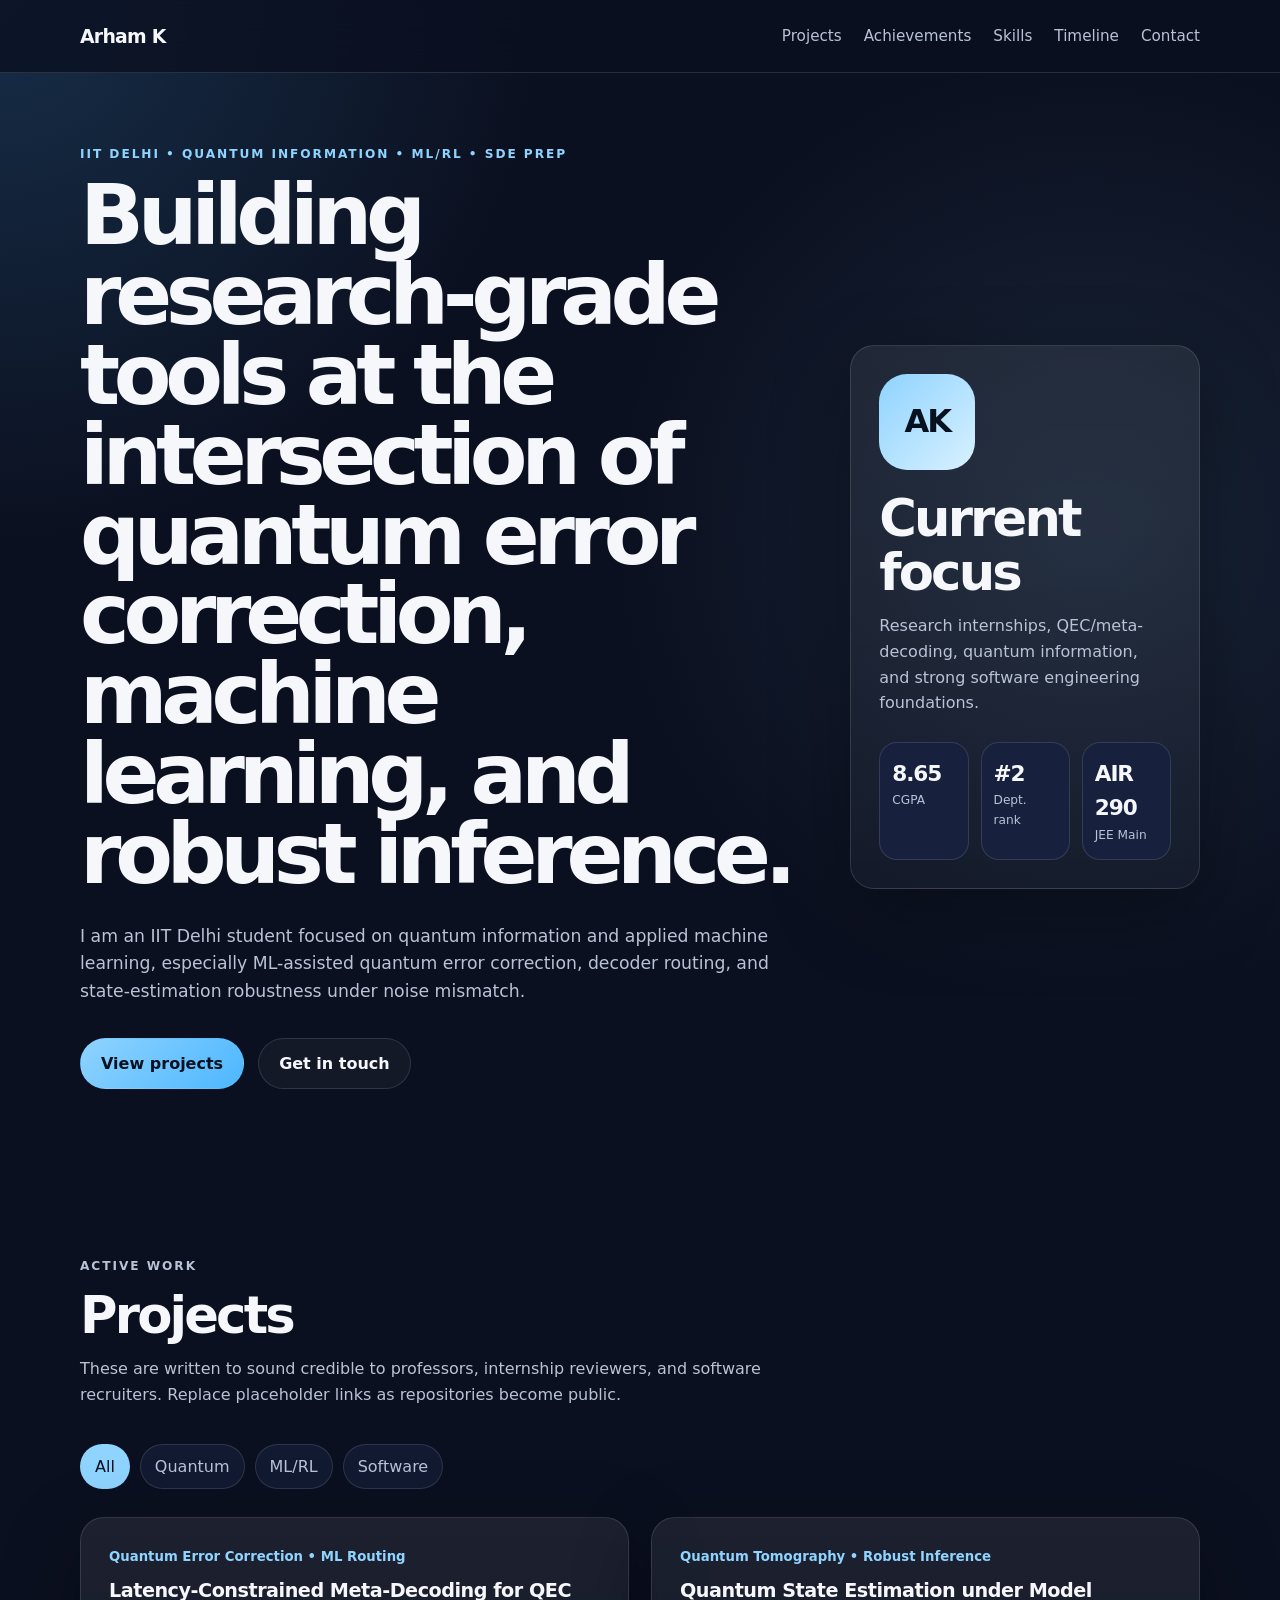
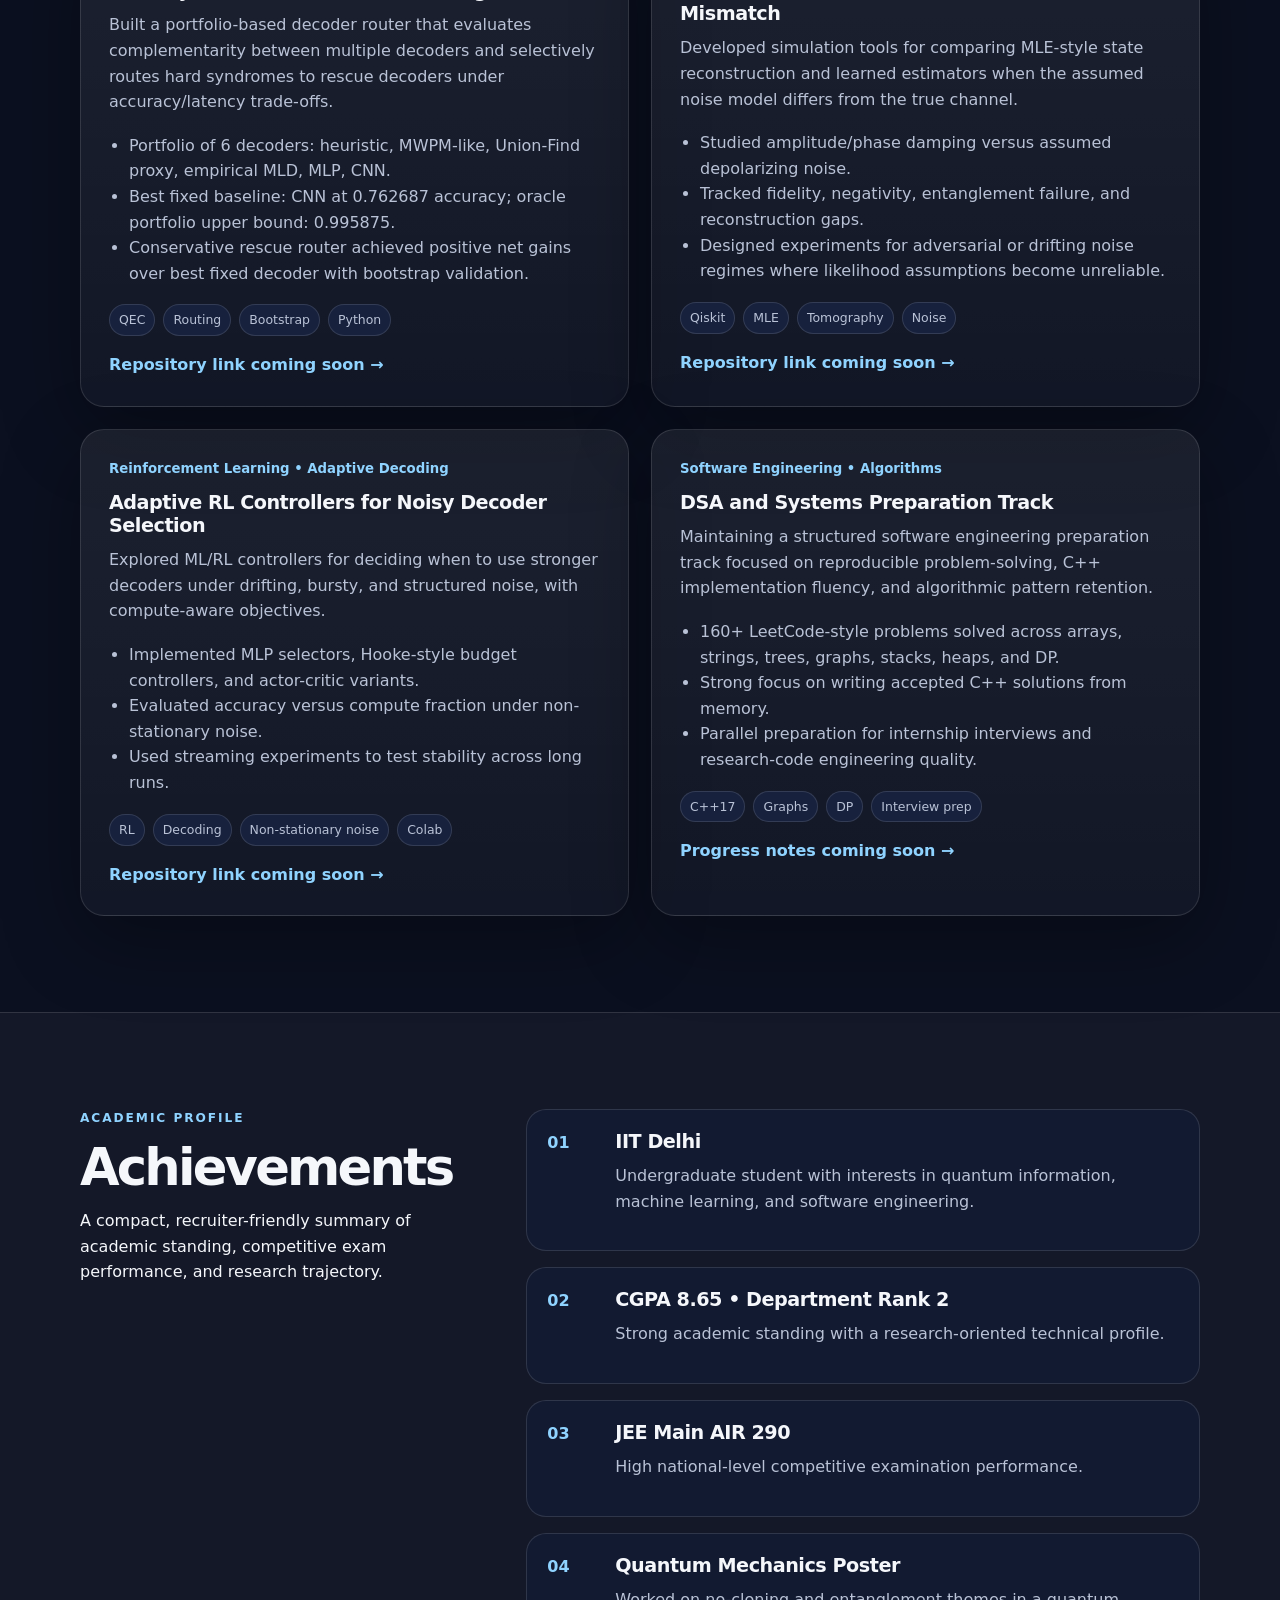
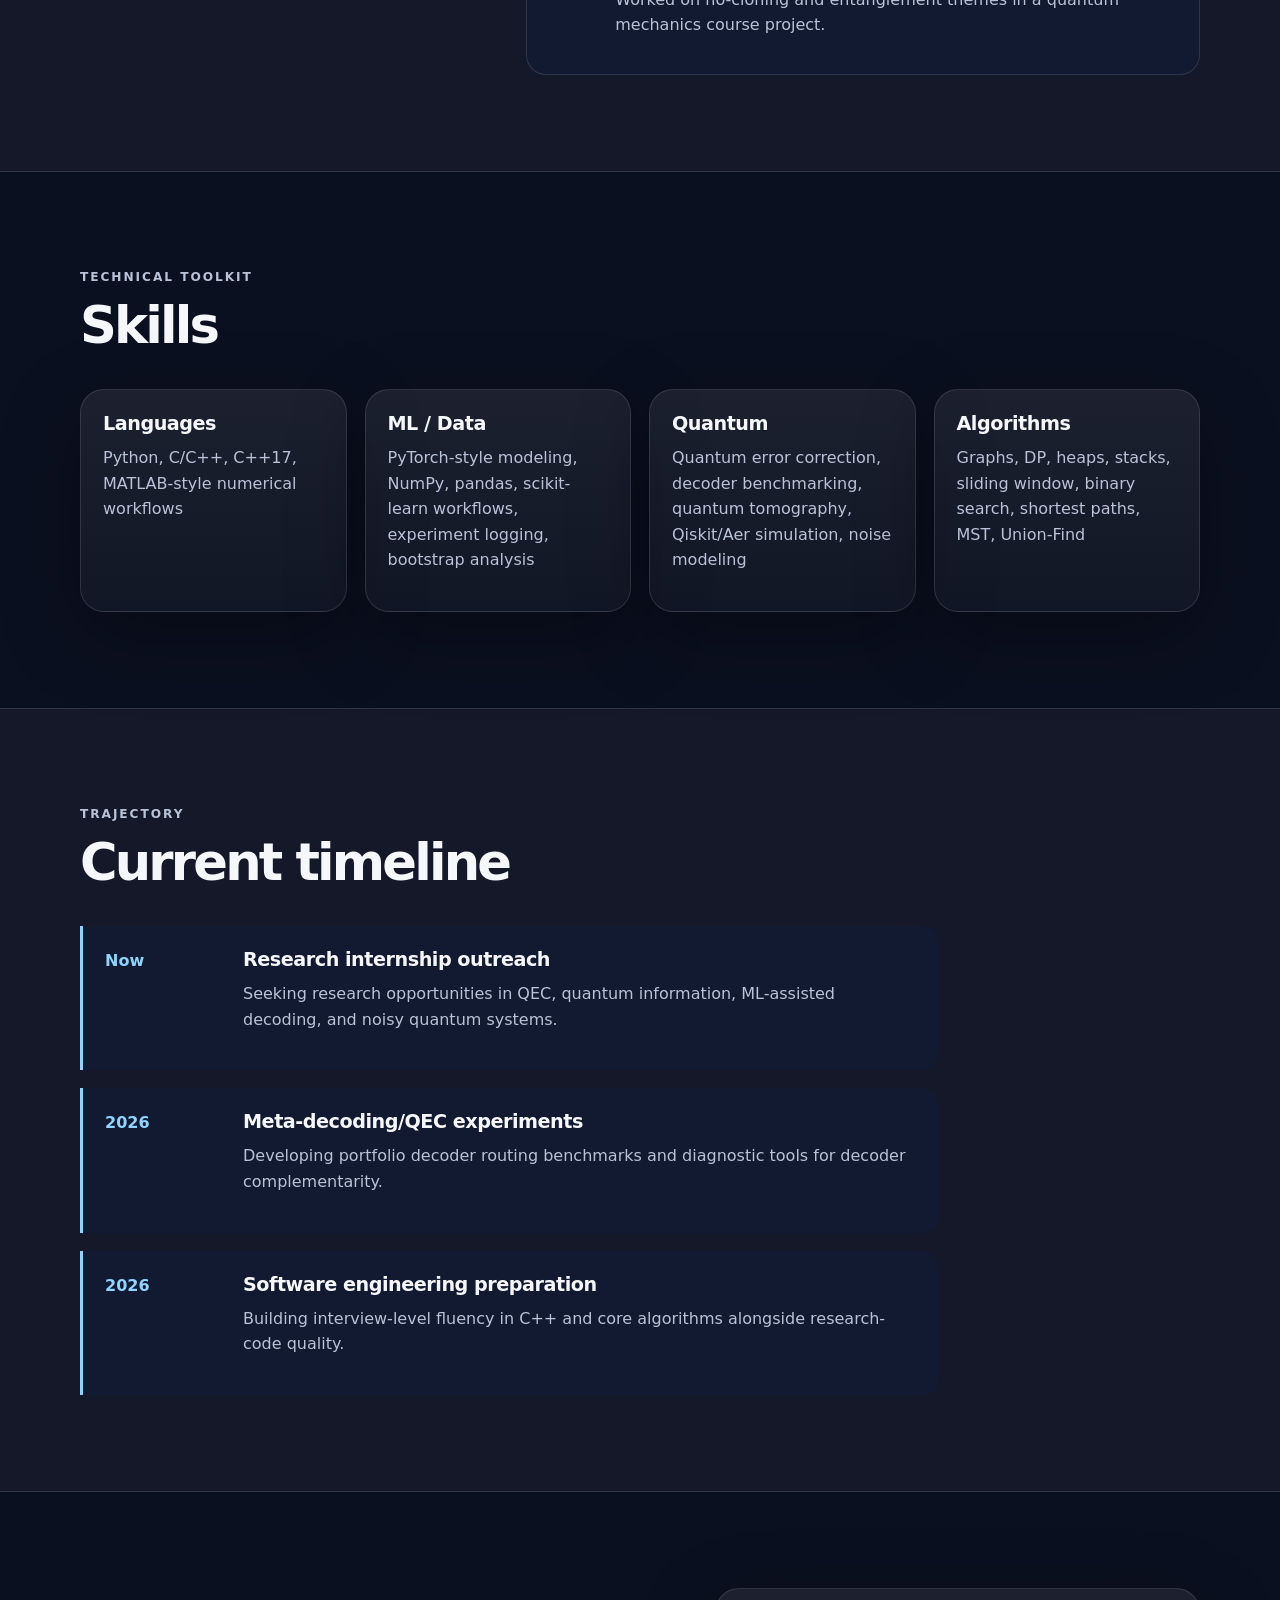
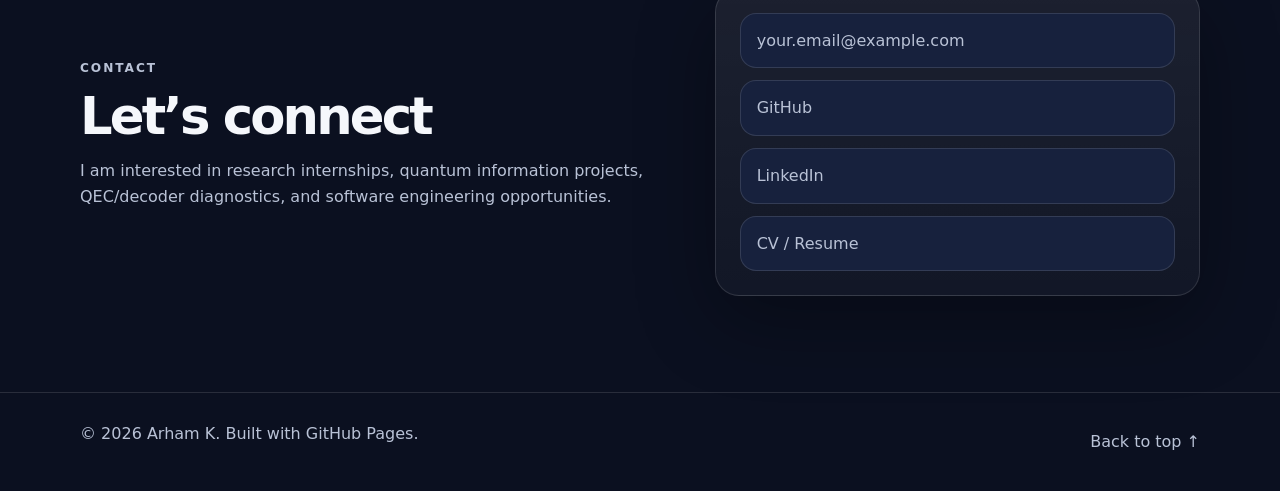
==== index.html @ 4f3b807c "Add portfolio website" ====
<!DOCTYPE html>
<html lang="en">
<head>
  <meta charset="UTF-8" />
  <meta name="viewport" content="width=device-width, initial-scale=1.0" />
  <meta name="description" content="Portfolio website for Arham K — IIT Delhi student working on quantum information, QEC, ML-assisted decoding, and software engineering." />
  <title>Arham K | Quantum Information & Software Engineering</title>
  <link rel="stylesheet" href="styles.css" />
</head>
<body>
  <header class="site-header">
    <nav class="nav container" aria-label="Primary navigation">
      <a class="brand" href="#top">Arham K</a>
      <button class="nav-toggle" aria-label="Toggle navigation" aria-expanded="false">☰</button>
      <div class="nav-links">
        <a href="#projects">Projects</a>
        <a href="#achievements">Achievements</a>
        <a href="#skills">Skills</a>
        <a href="#timeline">Timeline</a>
        <a href="#contact">Contact</a>
      </div>
    </nav>
  </header>

  <main id="top">
    <section class="hero container">
      <div class="hero-content">
        <p class="eyebrow">IIT Delhi • Quantum Information • ML/RL • SDE Prep</p>
        <h1>Building research-grade tools at the intersection of quantum error correction, machine learning, and robust inference.</h1>
        <p class="hero-text">
          I am an IIT Delhi student focused on quantum information and applied machine learning, especially ML-assisted quantum error correction, decoder routing, and state-estimation robustness under noise mismatch.
        </p>
        <div class="hero-actions">
          <a class="button primary" href="#projects">View projects</a>
          <a class="button secondary" href="#contact">Get in touch</a>
        </div>
      </div>
      <aside class="hero-card" aria-label="Profile highlights">
        <div class="avatar" aria-hidden="true">AK</div>
        <h2>Current focus</h2>
        <p>Research internships, QEC/meta-decoding, quantum information, and strong software engineering foundations.</p>
        <div class="stat-grid">
          <div>
            <span class="stat">8.65</span>
            <span class="label">CGPA</span>
          </div>
          <div>
            <span class="stat">#2</span>
            <span class="label">Dept. rank</span>
          </div>
          <div>
            <span class="stat">AIR 290</span>
            <span class="label">JEE Main</span>
          </div>
        </div>
      </aside>
    </section>

    <section class="section container" id="projects">
      <div class="section-heading">
        <p class="eyebrow">Active work</p>
        <h2>Projects</h2>
        <p>These are written to sound credible to professors, internship reviewers, and software recruiters. Replace placeholder links as repositories become public.</p>
      </div>

      <div class="filter-bar" role="group" aria-label="Project filters">
        <button class="filter-button active" data-filter="all">All</button>
        <button class="filter-button" data-filter="quantum">Quantum</button>
        <button class="filter-button" data-filter="ml">ML/RL</button>
        <button class="filter-button" data-filter="software">Software</button>
      </div>

      <div class="project-grid">
        <article class="project-card" data-tags="quantum ml software">
          <div class="project-meta">Quantum Error Correction • ML Routing</div>
          <h3>Latency-Constrained Meta-Decoding for QEC</h3>
          <p>
            Built a portfolio-based decoder router that evaluates complementarity between multiple decoders and selectively routes hard syndromes to rescue decoders under accuracy/latency trade-offs.
          </p>
          <ul>
            <li>Portfolio of 6 decoders: heuristic, MWPM-like, Union-Find proxy, empirical MLD, MLP, CNN.</li>
            <li>Best fixed baseline: CNN at 0.762687 accuracy; oracle portfolio upper bound: 0.995875.</li>
            <li>Conservative rescue router achieved positive net gains over best fixed decoder with bootstrap validation.</li>
          </ul>
          <div class="tag-row">
            <span>QEC</span><span>Routing</span><span>Bootstrap</span><span>Python</span>
          </div>
          <a class="text-link" href="#contact">Repository link coming soon →</a>
        </article>

        <article class="project-card" data-tags="quantum ml">
          <div class="project-meta">Quantum Tomography • Robust Inference</div>
          <h3>Quantum State Estimation under Model Mismatch</h3>
          <p>
            Developed simulation tools for comparing MLE-style state reconstruction and learned estimators when the assumed noise model differs from the true channel.
          </p>
          <ul>
            <li>Studied amplitude/phase damping versus assumed depolarizing noise.</li>
            <li>Tracked fidelity, negativity, entanglement failure, and reconstruction gaps.</li>
            <li>Designed experiments for adversarial or drifting noise regimes where likelihood assumptions become unreliable.</li>
          </ul>
          <div class="tag-row">
            <span>Qiskit</span><span>MLE</span><span>Tomography</span><span>Noise</span>
          </div>
          <a class="text-link" href="#contact">Repository link coming soon →</a>
        </article>

        <article class="project-card" data-tags="quantum ml software">
          <div class="project-meta">Reinforcement Learning • Adaptive Decoding</div>
          <h3>Adaptive RL Controllers for Noisy Decoder Selection</h3>
          <p>
            Explored ML/RL controllers for deciding when to use stronger decoders under drifting, bursty, and structured noise, with compute-aware objectives.
          </p>
          <ul>
            <li>Implemented MLP selectors, Hooke-style budget controllers, and actor-critic variants.</li>
            <li>Evaluated accuracy versus compute fraction under non-stationary noise.</li>
            <li>Used streaming experiments to test stability across long runs.</li>
          </ul>
          <div class="tag-row">
            <span>RL</span><span>Decoding</span><span>Non-stationary noise</span><span>Colab</span>
          </div>
          <a class="text-link" href="#contact">Repository link coming soon →</a>
        </article>

        <article class="project-card" data-tags="software">
          <div class="project-meta">Software Engineering • Algorithms</div>
          <h3>DSA and Systems Preparation Track</h3>
          <p>
            Maintaining a structured software engineering preparation track focused on reproducible problem-solving, C++ implementation fluency, and algorithmic pattern retention.
          </p>
          <ul>
            <li>160+ LeetCode-style problems solved across arrays, strings, trees, graphs, stacks, heaps, and DP.</li>
            <li>Strong focus on writing accepted C++ solutions from memory.</li>
            <li>Parallel preparation for internship interviews and research-code engineering quality.</li>
          </ul>
          <div class="tag-row">
            <span>C++17</span><span>Graphs</span><span>DP</span><span>Interview prep</span>
          </div>
          <a class="text-link" href="#contact">Progress notes coming soon →</a>
        </article>
      </div>
    </section>

    <section class="section alt" id="achievements">
      <div class="container two-column">
        <div>
          <p class="eyebrow">Academic profile</p>
          <h2>Achievements</h2>
          <p>
            A compact, recruiter-friendly summary of academic standing, competitive exam performance, and research trajectory.
          </p>
        </div>
        <div class="achievement-list">
          <div class="achievement-item">
            <span>01</span>
            <div>
              <h3>IIT Delhi</h3>
              <p>Undergraduate student with interests in quantum information, machine learning, and software engineering.</p>
            </div>
          </div>
          <div class="achievement-item">
            <span>02</span>
            <div>
              <h3>CGPA 8.65 • Department Rank 2</h3>
              <p>Strong academic standing with a research-oriented technical profile.</p>
            </div>
          </div>
          <div class="achievement-item">
            <span>03</span>
            <div>
              <h3>JEE Main AIR 290</h3>
              <p>High national-level competitive examination performance.</p>
            </div>
          </div>
          <div class="achievement-item">
            <span>04</span>
            <div>
              <h3>Quantum Mechanics Poster</h3>
              <p>Worked on no-cloning and entanglement themes in a quantum mechanics course project.</p>
            </div>
          </div>
        </div>
      </div>
    </section>

    <section class="section container" id="skills">
      <div class="section-heading">
        <p class="eyebrow">Technical toolkit</p>
        <h2>Skills</h2>
      </div>
      <div class="skills-grid">
        <div class="skill-card">
          <h3>Languages</h3>
          <p>Python, C/C++, C++17, MATLAB-style numerical workflows</p>
        </div>
        <div class="skill-card">
          <h3>ML / Data</h3>
          <p>PyTorch-style modeling, NumPy, pandas, scikit-learn workflows, experiment logging, bootstrap analysis</p>
        </div>
        <div class="skill-card">
          <h3>Quantum</h3>
          <p>Quantum error correction, decoder benchmarking, quantum tomography, Qiskit/Aer simulation, noise modeling</p>
        </div>
        <div class="skill-card">
          <h3>Algorithms</h3>
          <p>Graphs, DP, heaps, stacks, sliding window, binary search, shortest paths, MST, Union-Find</p>
        </div>
      </div>
    </section>

    <section class="section alt" id="timeline">
      <div class="container">
        <div class="section-heading left">
          <p class="eyebrow">Trajectory</p>
          <h2>Current timeline</h2>
        </div>
        <div class="timeline">
          <div class="timeline-item">
            <time>Now</time>
            <div>
              <h3>Research internship outreach</h3>
              <p>Seeking research opportunities in QEC, quantum information, ML-assisted decoding, and noisy quantum systems.</p>
            </div>
          </div>
          <div class="timeline-item">
            <time>2026</time>
            <div>
              <h3>Meta-decoding/QEC experiments</h3>
              <p>Developing portfolio decoder routing benchmarks and diagnostic tools for decoder complementarity.</p>
            </div>
          </div>
          <div class="timeline-item">
            <time>2026</time>
            <div>
              <h3>Software engineering preparation</h3>
              <p>Building interview-level fluency in C++ and core algorithms alongside research-code quality.</p>
            </div>
          </div>
        </div>
      </div>
    </section>

    <section class="section container contact" id="contact">
      <div>
        <p class="eyebrow">Contact</p>
        <h2>Let’s connect</h2>
        <p>
          I am interested in research internships, quantum information projects, QEC/decoder diagnostics, and software engineering opportunities.
        </p>
      </div>
      <div class="contact-card">
        <a href="mailto:your.email@example.com">your.email@example.com</a>
        <a href="https://github.com/YOUR-USERNAME">GitHub</a>
        <a href="https://www.linkedin.com/in/YOUR-LINKEDIN/">LinkedIn</a>
        <a href="assets/Arham_K_CV.pdf">CV / Resume</a>
      </div>
    </section>
  </main>

  <footer class="footer">
    <div class="container footer-inner">
      <p>© <span id="year"></span> Arham K. Built with GitHub Pages.</p>
      <a href="#top">Back to top ↑</a>
    </div>
  </footer>

  <script src="script.js"></script>
</body>
</html>
---- styles.css ----
:root {
  --bg: #0b1020;
  --panel: #121a31;
  --panel-soft: #17213d;
  --text: #f5f7fb;
  --muted: #b9c2d6;
  --line: rgba(255, 255, 255, 0.12);
  --accent: #8fd3ff;
  --accent-strong: #4db7ff;
  --shadow: 0 24px 80px rgba(0, 0, 0, 0.32);
  --radius: 24px;
}

* {
  box-sizing: border-box;
}

html {
  scroll-behavior: smooth;
}

body {
  margin: 0;
  font-family: Inter, ui-sans-serif, system-ui, -apple-system, BlinkMacSystemFont, "Segoe UI", sans-serif;
  background:
    radial-gradient(circle at top left, rgba(77, 183, 255, 0.18), transparent 34rem),
    radial-gradient(circle at 85% 10%, rgba(143, 211, 255, 0.10), transparent 30rem),
    var(--bg);
  color: var(--text);
  line-height: 1.6;
}

body.light {
  --bg: #f5f7fb;
  --panel: #ffffff;
  --panel-soft: #edf3fb;
  --text: #101828;
  --muted: #526071;
  --line: rgba(16, 24, 40, 0.12);
  --shadow: 0 24px 80px rgba(16, 24, 40, 0.12);
}

a {
  color: inherit;
  text-decoration: none;
}

.container {
  width: min(1120px, calc(100% - 40px));
  margin: 0 auto;
}

.site-header {
  position: sticky;
  top: 0;
  z-index: 10;
  backdrop-filter: blur(18px);
  border-bottom: 1px solid var(--line);
  background: rgba(11, 16, 32, 0.78);
}

body.light .site-header {
  background: rgba(245, 247, 251, 0.82);
}

.nav {
  min-height: 72px;
  display: flex;
  align-items: center;
  justify-content: space-between;
  gap: 24px;
}

.brand {
  font-weight: 800;
  letter-spacing: -0.04em;
  font-size: 1.18rem;
}

.nav-links {
  display: flex;
  align-items: center;
  gap: 22px;
  color: var(--muted);
  font-size: 0.95rem;
}

.nav-links a:hover,
.text-link:hover,
.footer a:hover {
  color: var(--accent);
}

.nav-toggle {
  display: none;
  border: 1px solid var(--line);
  background: var(--panel);
  color: var(--text);
  border-radius: 12px;
  padding: 8px 10px;
  font-size: 1.15rem;
}

.hero {
  min-height: calc(100vh - 72px);
  display: grid;
  grid-template-columns: 1.35fr 0.65fr;
  align-items: center;
  gap: 44px;
  padding: 72px 0;
}

.eyebrow {
  color: var(--accent);
  text-transform: uppercase;
  letter-spacing: 0.16em;
  font-weight: 700;
  font-size: 0.76rem;
  margin: 0 0 12px;
}

h1, h2, h3, p {
  margin-top: 0;
}

h1 {
  font-size: clamp(2.6rem, 7vw, 5.25rem);
  line-height: 0.95;
  letter-spacing: -0.075em;
  margin-bottom: 28px;
}

h2 {
  font-size: clamp(2rem, 4vw, 3.4rem);
  line-height: 1.05;
  letter-spacing: -0.055em;
  margin-bottom: 14px;
}

h3 {
  font-size: 1.2rem;
  line-height: 1.2;
  letter-spacing: -0.025em;
  margin-bottom: 10px;
}

.hero-text {
  color: var(--muted);
  max-width: 720px;
  font-size: 1.08rem;
}

.hero-actions {
  display: flex;
  flex-wrap: wrap;
  gap: 14px;
  margin-top: 32px;
}

.button {
  border-radius: 999px;
  padding: 12px 20px;
  font-weight: 750;
  border: 1px solid var(--line);
  transition: transform 180ms ease, border-color 180ms ease, background 180ms ease;
}

.button:hover {
  transform: translateY(-2px);
}

.button.primary {
  color: #07111f;
  background: linear-gradient(135deg, var(--accent), var(--accent-strong));
  border-color: transparent;
}

.button.secondary {
  background: rgba(255, 255, 255, 0.04);
}

.hero-card,
.project-card,
.skill-card,
.contact-card {
  border: 1px solid var(--line);
  background: linear-gradient(180deg, rgba(255, 255, 255, 0.07), rgba(255, 255, 255, 0.03));
  border-radius: var(--radius);
  box-shadow: var(--shadow);
}

.hero-card {
  padding: 28px;
}

.avatar {
  width: 96px;
  height: 96px;
  border-radius: 28px;
  display: grid;
  place-items: center;
  margin-bottom: 22px;
  color: #07111f;
  font-size: 2rem;
  font-weight: 900;
  letter-spacing: -0.06em;
  background: linear-gradient(135deg, var(--accent), #d8f1ff);
}

.hero-card p,
.section-heading p,
.project-card p,
.skill-card p,
.achievement-item p,
.timeline-item p,
.contact p {
  color: var(--muted);
}

.stat-grid {
  display: grid;
  grid-template-columns: repeat(3, 1fr);
  gap: 12px;
  margin-top: 26px;
}

.stat-grid div {
  background: var(--panel-soft);
  border: 1px solid var(--line);
  border-radius: 18px;
  padding: 14px 12px;
}

.stat,
.label {
  display: block;
}

.stat {
  font-weight: 900;
  letter-spacing: -0.05em;
  font-size: 1.35rem;
}

.label {
  color: var(--muted);
  font-size: 0.76rem;
}

.section {
  padding: 96px 0;
}

.alt {
  background: rgba(255, 255, 255, 0.035);
  border-top: 1px solid var(--line);
  border-bottom: 1px solid var(--line);
}

body.light .alt {
  background: rgba(237, 243, 251, 0.72);
}

.section-heading {
  max-width: 760px;
  margin-bottom: 36px;
}

.section-heading.left {
  margin-left: 0;
}

.filter-bar {
  display: flex;
  flex-wrap: wrap;
  gap: 10px;
  margin-bottom: 28px;
}

.filter-button {
  border: 1px solid var(--line);
  background: var(--panel);
  color: var(--muted);
  border-radius: 999px;
  padding: 9px 14px;
  font: inherit;
  cursor: pointer;
}

.filter-button.active,
.filter-button:hover {
  color: #07111f;
  background: var(--accent);
  border-color: transparent;
}

.project-grid {
  display: grid;
  grid-template-columns: repeat(2, minmax(0, 1fr));
  gap: 22px;
}

.project-card {
  padding: 28px;
  transition: transform 180ms ease, border-color 180ms ease;
}

.project-card:hover {
  transform: translateY(-4px);
  border-color: rgba(143, 211, 255, 0.45);
}

.project-meta {
  color: var(--accent);
  font-size: 0.83rem;
  font-weight: 800;
  margin-bottom: 12px;
}

.project-card ul {
  color: var(--muted);
  padding-left: 20px;
  margin: 18px 0;
}

.tag-row {
  display: flex;
  flex-wrap: wrap;
  gap: 8px;
  margin: 18px 0 16px;
}

.tag-row span {
  border: 1px solid var(--line);
  color: var(--muted);
  background: var(--panel-soft);
  border-radius: 999px;
  padding: 5px 9px;
  font-size: 0.78rem;
}

.text-link {
  color: var(--accent);
  font-weight: 800;
}

.two-column {
  display: grid;
  grid-template-columns: 0.75fr 1.25fr;
  gap: 42px;
}

.achievement-list {
  display: grid;
  gap: 16px;
}

.achievement-item {
  display: grid;
  grid-template-columns: 52px 1fr;
  gap: 16px;
  padding: 20px;
  border: 1px solid var(--line);
  background: var(--panel);
  border-radius: 20px;
}

.achievement-item span {
  color: var(--accent);
  font-weight: 900;
}

.skills-grid {
  display: grid;
  grid-template-columns: repeat(4, minmax(0, 1fr));
  gap: 18px;
}

.skill-card {
  padding: 22px;
}

.timeline {
  display: grid;
  gap: 18px;
  max-width: 860px;
}

.timeline-item {
  display: grid;
  grid-template-columns: 120px 1fr;
  gap: 18px;
  padding: 22px;
  border-left: 3px solid var(--accent);
  background: var(--panel);
  border-radius: 0 20px 20px 0;
}

time {
  color: var(--accent);
  font-weight: 900;
}

.contact {
  display: grid;
  grid-template-columns: 1fr 0.8fr;
  gap: 28px;
  align-items: center;
}

.contact-card {
  display: grid;
  gap: 12px;
  padding: 24px;
}

.contact-card a {
  border: 1px solid var(--line);
  border-radius: 16px;
  padding: 14px 16px;
  color: var(--muted);
  background: var(--panel-soft);
}

.contact-card a:hover {
  color: var(--text);
  border-color: rgba(143, 211, 255, 0.45);
}

.footer {
  border-top: 1px solid var(--line);
  padding: 28px 0;
  color: var(--muted);
}

.footer-inner {
  display: flex;
  justify-content: space-between;
  gap: 18px;
  align-items: center;
}

@media (max-width: 900px) {
  .hero,
  .two-column,
  .contact {
    grid-template-columns: 1fr;
  }

  .project-grid,
  .skills-grid {
    grid-template-columns: 1fr;
  }

  .hero {
    min-height: auto;
    padding-top: 52px;
  }
}

@media (max-width: 720px) {
  .nav-toggle {
    display: block;
  }

  .nav-links {
    position: absolute;
    top: 72px;
    left: 20px;
    right: 20px;
    display: none;
    flex-direction: column;
    align-items: flex-start;
    gap: 14px;
    padding: 18px;
    border: 1px solid var(--line);
    border-radius: 18px;
    background: var(--panel);
    box-shadow: var(--shadow);
  }

  .nav-links.open {
    display: flex;
  }

  .container {
    width: min(100% - 28px, 1120px);
  }

  .section {
    padding: 72px 0;
  }

  .stat-grid {
    grid-template-columns: 1fr;
  }

  .timeline-item {
    grid-template-columns: 1fr;
  }

  .footer-inner {
    flex-direction: column;
    align-items: flex-start;
  }
}
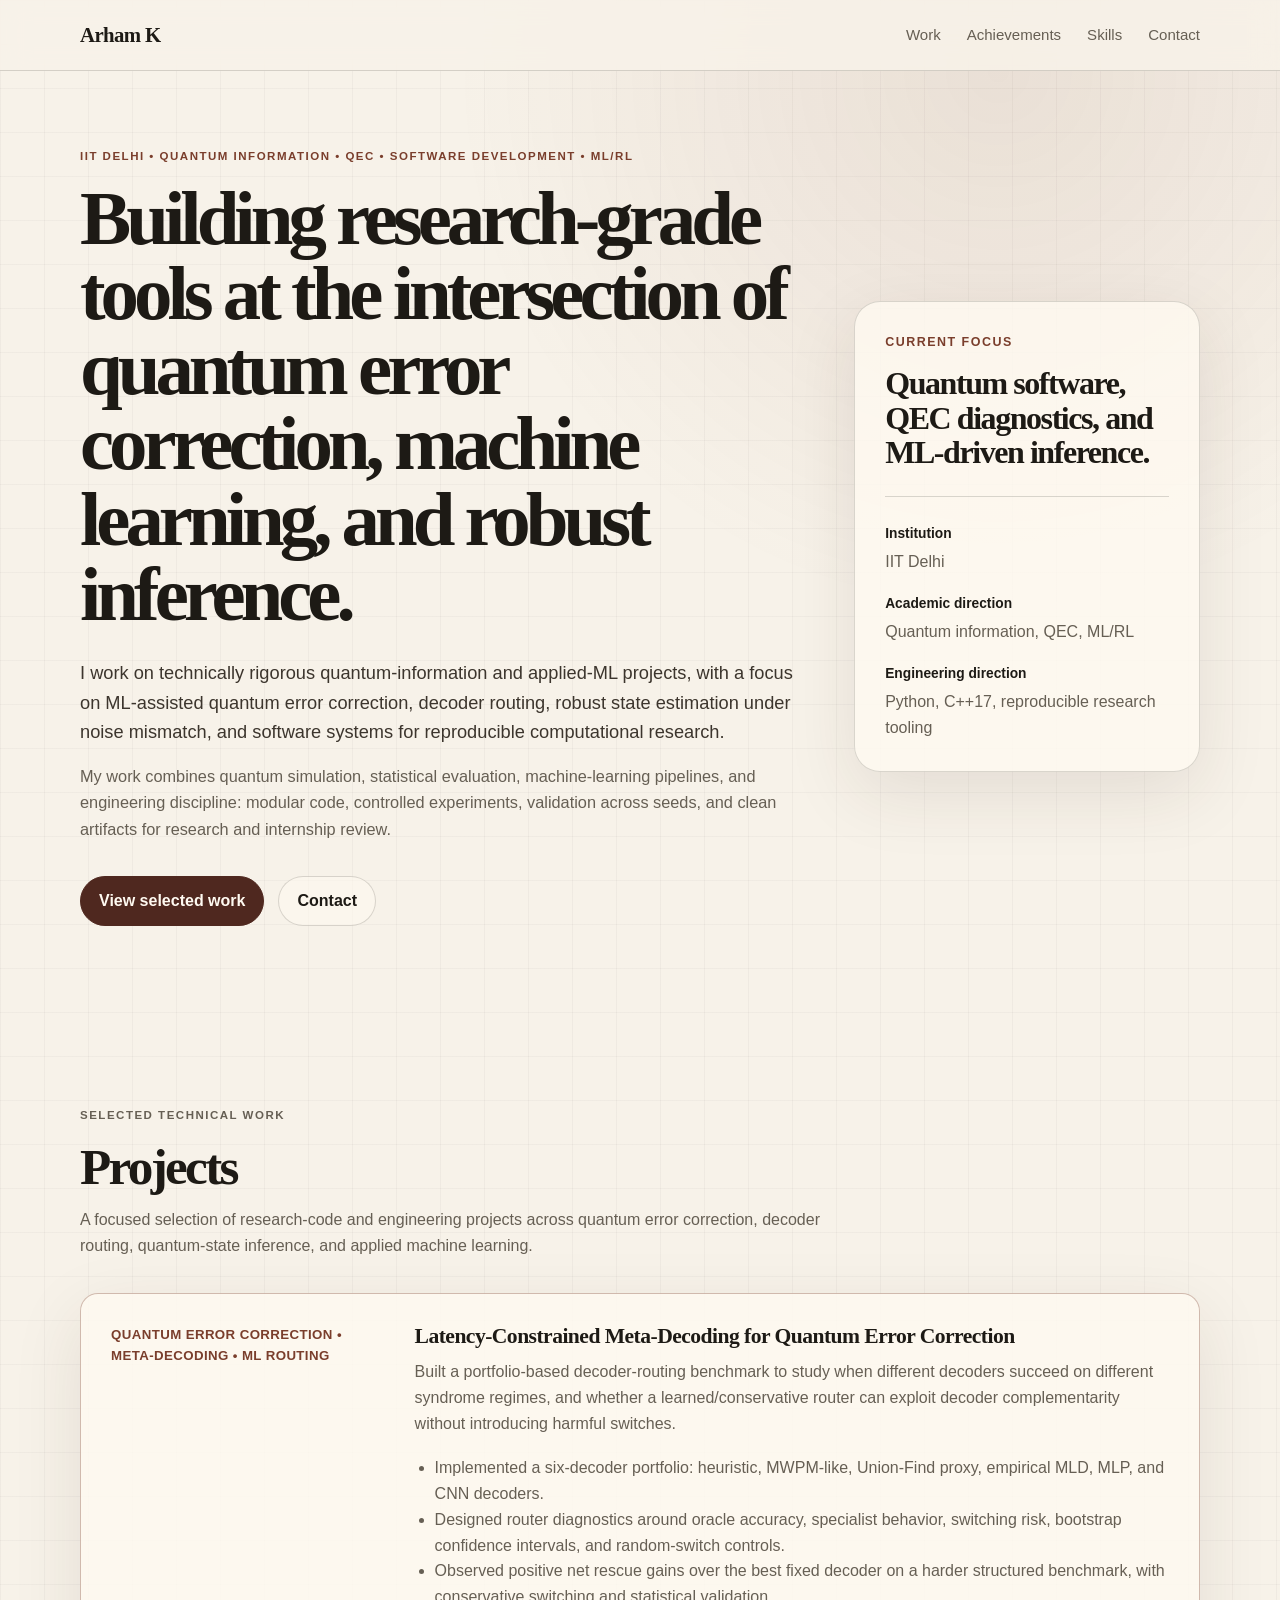
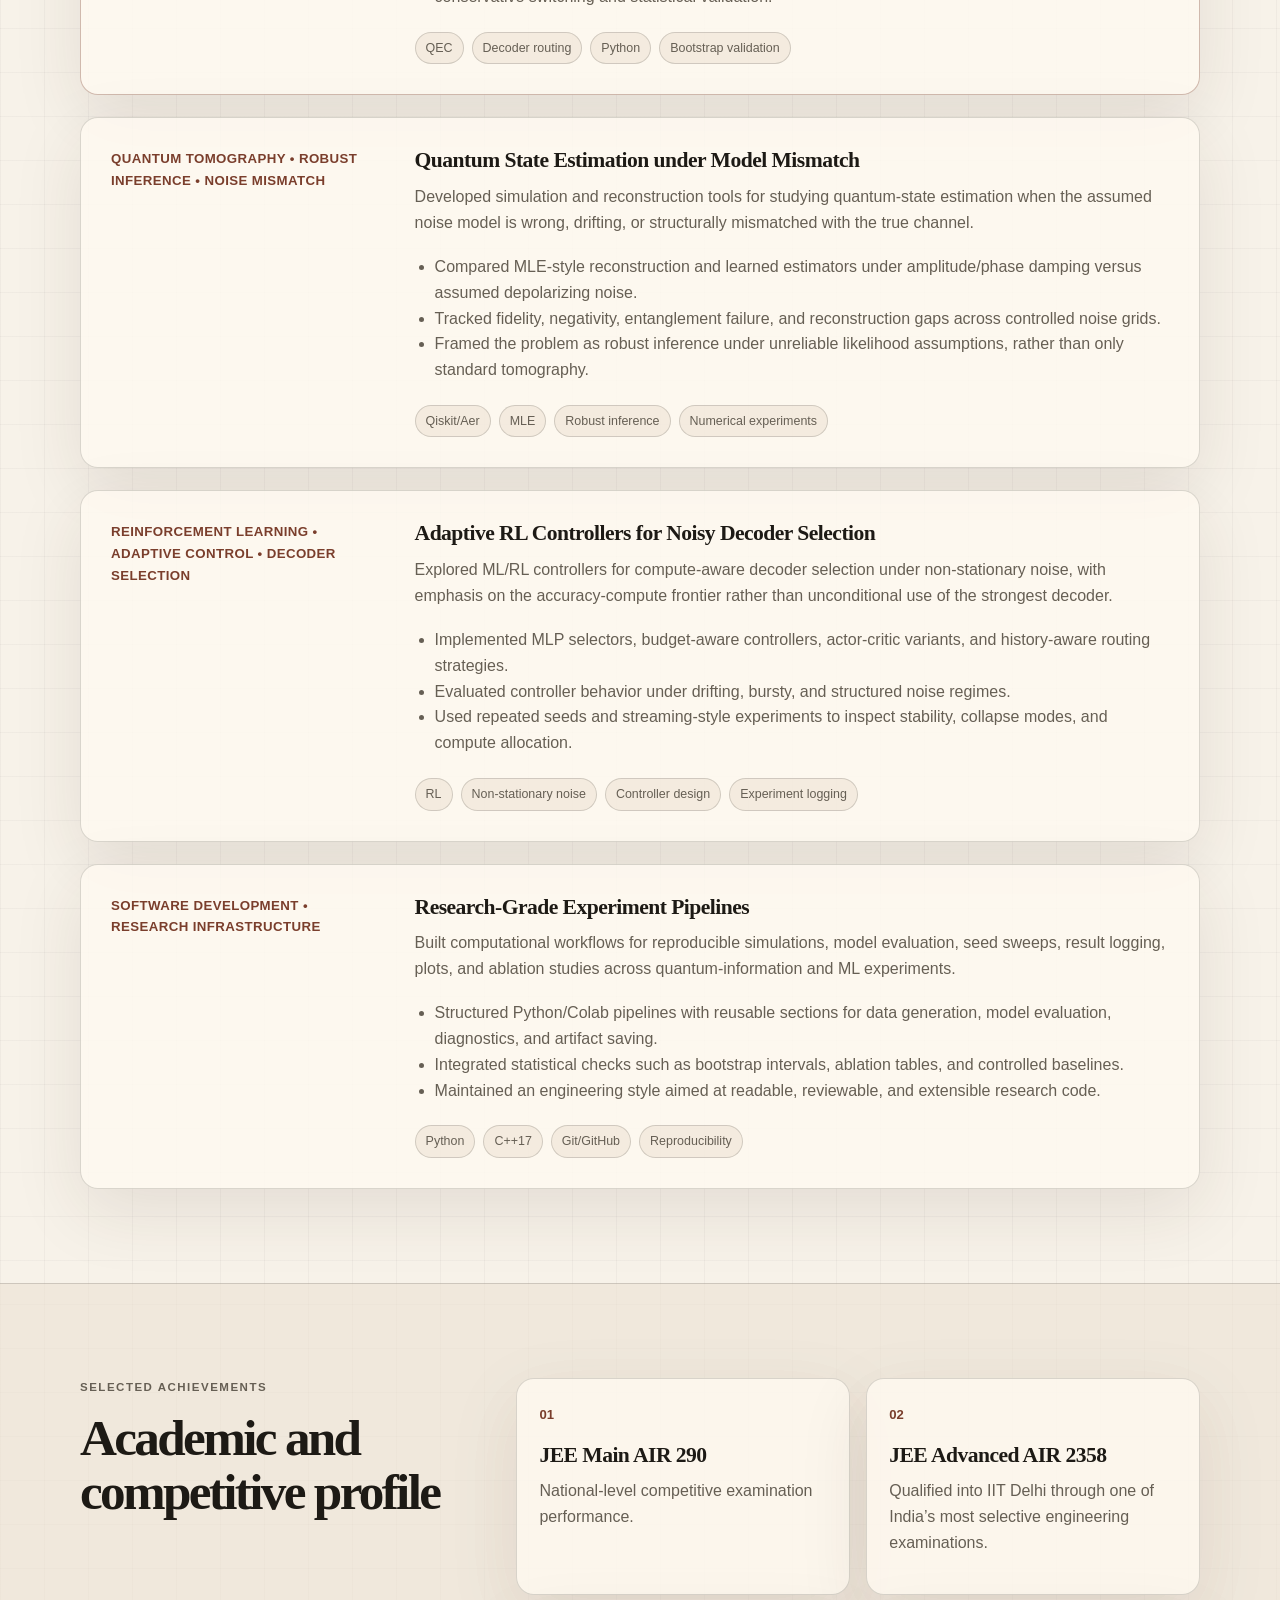
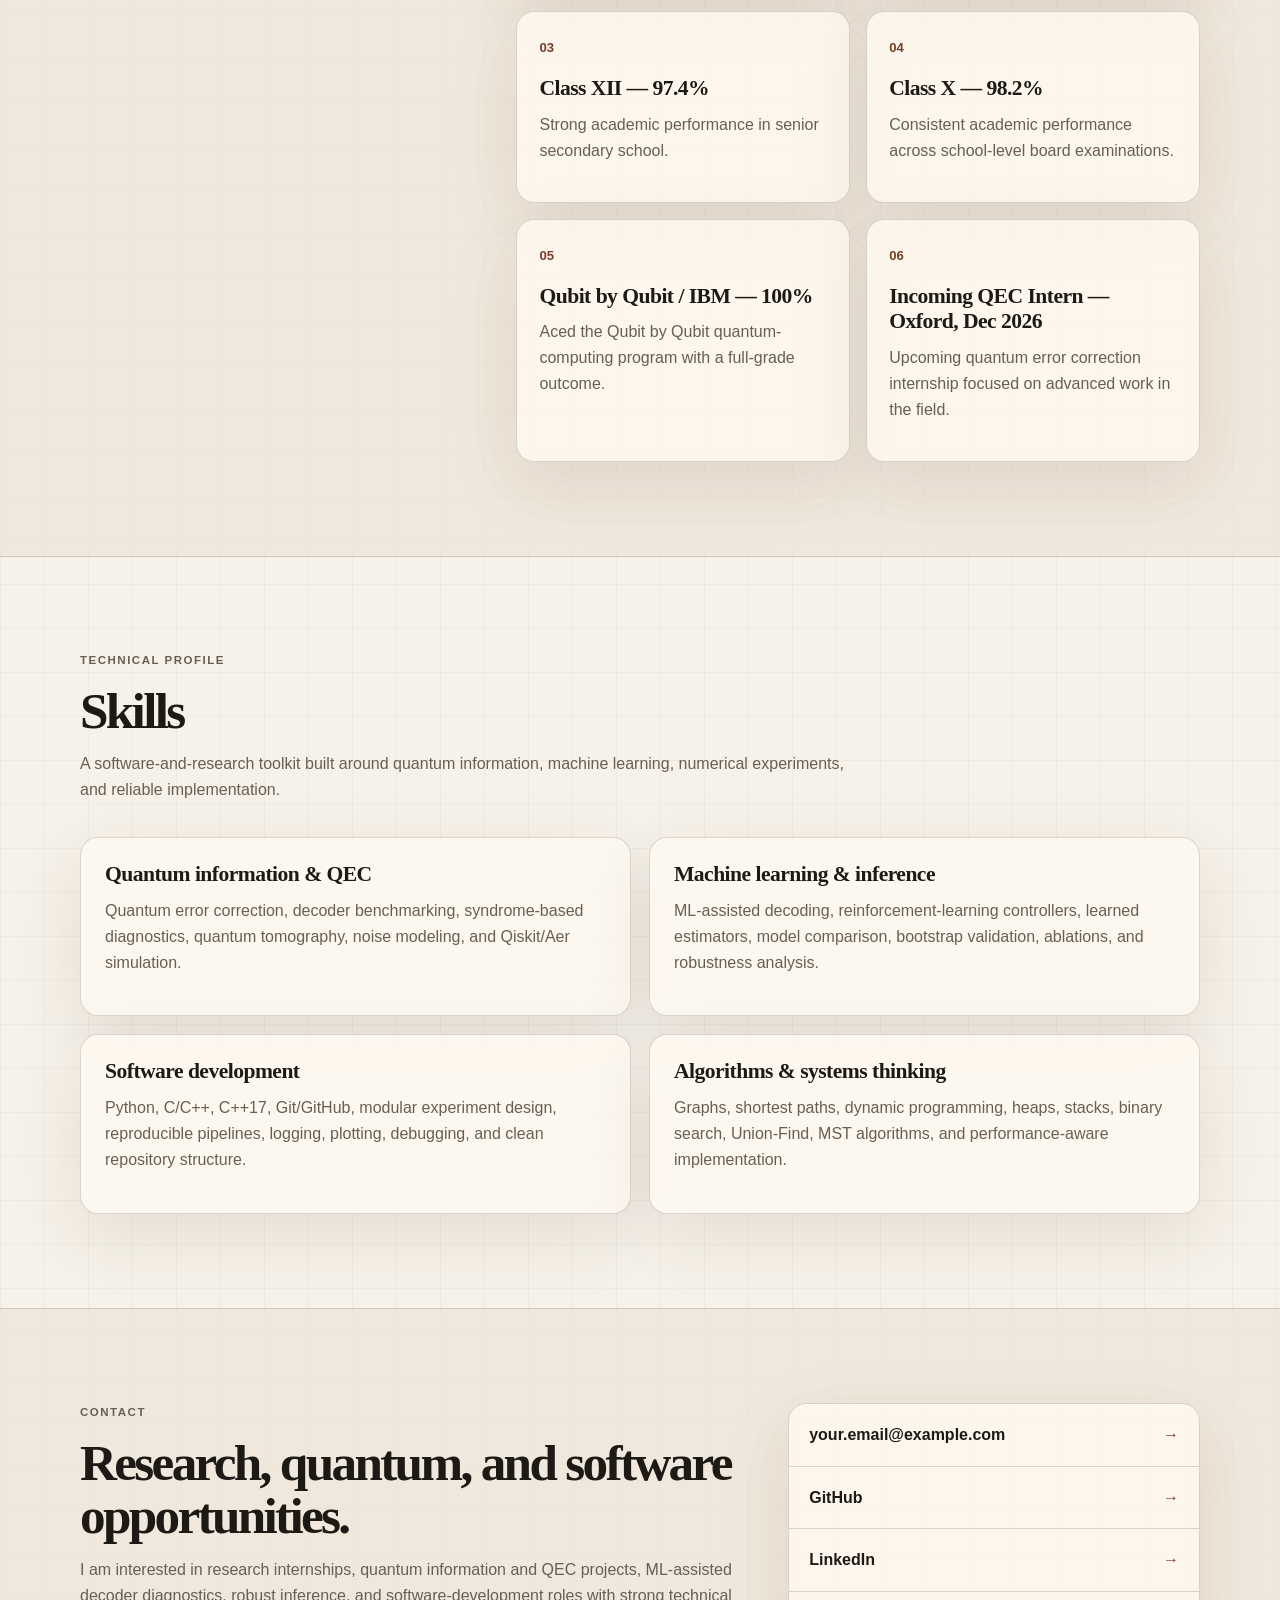
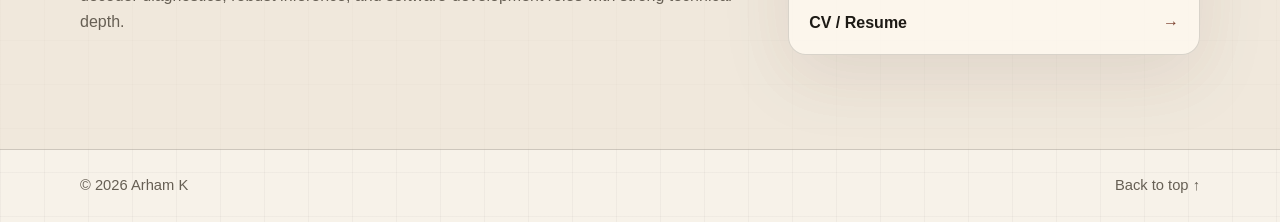
==== commit 63b63b48: "Redesign portfolio for internship season" ====
--- a/index.html
+++ b/index.html
@@ -3,20 +3,19 @@
 <head>
   <meta charset="UTF-8" />
   <meta name="viewport" content="width=device-width, initial-scale=1.0" />
-  <meta name="description" content="Portfolio website for Arham K — IIT Delhi student working on quantum information, QEC, ML-assisted decoding, and software engineering." />
-  <title>Arham K | Quantum Information & Software Engineering</title>
+  <meta name="description" content="Arham K — IIT Delhi student working across quantum information, quantum error correction, machine learning, robust inference, and software development." />
+  <title>Arham K | Quantum Information, QEC & Software Development</title>
   <link rel="stylesheet" href="styles.css" />
 </head>
 <body>
   <header class="site-header">
     <nav class="nav container" aria-label="Primary navigation">
       <a class="brand" href="#top">Arham K</a>
-      <button class="nav-toggle" aria-label="Toggle navigation" aria-expanded="false">☰</button>
+      <button class="nav-toggle" aria-label="Toggle navigation" aria-expanded="false">Menu</button>
       <div class="nav-links">
-        <a href="#projects">Projects</a>
+        <a href="#work">Work</a>
         <a href="#achievements">Achievements</a>
         <a href="#skills">Skills</a>
-        <a href="#timeline">Timeline</a>
         <a href="#contact">Contact</a>
       </div>
     </nav>
@@ -24,242 +23,210 @@
 
   <main id="top">
     <section class="hero container">
-      <div class="hero-content">
-        <p class="eyebrow">IIT Delhi • Quantum Information • ML/RL • SDE Prep</p>
+      <div class="hero-copy">
+        <p class="eyebrow">IIT Delhi • Quantum Information • QEC • Software Development • ML/RL</p>
         <h1>Building research-grade tools at the intersection of quantum error correction, machine learning, and robust inference.</h1>
-        <p class="hero-text">
-          I am an IIT Delhi student focused on quantum information and applied machine learning, especially ML-assisted quantum error correction, decoder routing, and state-estimation robustness under noise mismatch.
+        <p class="lead">
+          I work on technically rigorous quantum-information and applied-ML projects, with a focus on ML-assisted quantum error correction, decoder routing, robust state estimation under noise mismatch, and software systems for reproducible computational research.
+        </p>
+        <p class="sublead">
+          My work combines quantum simulation, statistical evaluation, machine-learning pipelines, and engineering discipline: modular code, controlled experiments, validation across seeds, and clean artifacts for research and internship review.
         </p>
         <div class="hero-actions">
-          <a class="button primary" href="#projects">View projects</a>
-          <a class="button secondary" href="#contact">Get in touch</a>
-        </div>
-      </div>
-      <aside class="hero-card" aria-label="Profile highlights">
-        <div class="avatar" aria-hidden="true">AK</div>
-        <h2>Current focus</h2>
-        <p>Research internships, QEC/meta-decoding, quantum information, and strong software engineering foundations.</p>
-        <div class="stat-grid">
+          <a class="button primary" href="#work">View selected work</a>
+          <a class="button secondary" href="#contact">Contact</a>
+        </div>
+      </div>
+
+      <aside class="profile-panel" aria-label="Profile summary">
+        <p class="panel-label">Current focus</p>
+        <h2>Quantum software, QEC diagnostics, and ML-driven inference.</h2>
+        <div class="panel-line"></div>
+        <dl class="profile-facts">
           <div>
-            <span class="stat">8.65</span>
-            <span class="label">CGPA</span>
+            <dt>Institution</dt>
+            <dd>IIT Delhi</dd>
           </div>
           <div>
-            <span class="stat">#2</span>
-            <span class="label">Dept. rank</span>
+            <dt>Academic direction</dt>
+            <dd>Quantum information, QEC, ML/RL</dd>
           </div>
           <div>
-            <span class="stat">AIR 290</span>
-            <span class="label">JEE Main</span>
-          </div>
-        </div>
+            <dt>Engineering direction</dt>
+            <dd>Python, C++17, reproducible research tooling</dd>
+          </div>
+        </dl>
       </aside>
     </section>
 
-    <section class="section container" id="projects">
+    <section class="section container" id="work">
       <div class="section-heading">
-        <p class="eyebrow">Active work</p>
+        <p class="eyebrow">Selected technical work</p>
         <h2>Projects</h2>
-        <p>These are written to sound credible to professors, internship reviewers, and software recruiters. Replace placeholder links as repositories become public.</p>
-      </div>
-
-      <div class="filter-bar" role="group" aria-label="Project filters">
-        <button class="filter-button active" data-filter="all">All</button>
-        <button class="filter-button" data-filter="quantum">Quantum</button>
-        <button class="filter-button" data-filter="ml">ML/RL</button>
-        <button class="filter-button" data-filter="software">Software</button>
-      </div>
-
-      <div class="project-grid">
-        <article class="project-card" data-tags="quantum ml software">
-          <div class="project-meta">Quantum Error Correction • ML Routing</div>
-          <h3>Latency-Constrained Meta-Decoding for QEC</h3>
-          <p>
-            Built a portfolio-based decoder router that evaluates complementarity between multiple decoders and selectively routes hard syndromes to rescue decoders under accuracy/latency trade-offs.
-          </p>
-          <ul>
-            <li>Portfolio of 6 decoders: heuristic, MWPM-like, Union-Find proxy, empirical MLD, MLP, CNN.</li>
-            <li>Best fixed baseline: CNN at 0.762687 accuracy; oracle portfolio upper bound: 0.995875.</li>
-            <li>Conservative rescue router achieved positive net gains over best fixed decoder with bootstrap validation.</li>
-          </ul>
-          <div class="tag-row">
-            <span>QEC</span><span>Routing</span><span>Bootstrap</span><span>Python</span>
-          </div>
-          <a class="text-link" href="#contact">Repository link coming soon →</a>
-        </article>
-
-        <article class="project-card" data-tags="quantum ml">
-          <div class="project-meta">Quantum Tomography • Robust Inference</div>
-          <h3>Quantum State Estimation under Model Mismatch</h3>
-          <p>
-            Developed simulation tools for comparing MLE-style state reconstruction and learned estimators when the assumed noise model differs from the true channel.
-          </p>
-          <ul>
-            <li>Studied amplitude/phase damping versus assumed depolarizing noise.</li>
-            <li>Tracked fidelity, negativity, entanglement failure, and reconstruction gaps.</li>
-            <li>Designed experiments for adversarial or drifting noise regimes where likelihood assumptions become unreliable.</li>
-          </ul>
-          <div class="tag-row">
-            <span>Qiskit</span><span>MLE</span><span>Tomography</span><span>Noise</span>
-          </div>
-          <a class="text-link" href="#contact">Repository link coming soon →</a>
-        </article>
-
-        <article class="project-card" data-tags="quantum ml software">
-          <div class="project-meta">Reinforcement Learning • Adaptive Decoding</div>
-          <h3>Adaptive RL Controllers for Noisy Decoder Selection</h3>
-          <p>
-            Explored ML/RL controllers for deciding when to use stronger decoders under drifting, bursty, and structured noise, with compute-aware objectives.
-          </p>
-          <ul>
-            <li>Implemented MLP selectors, Hooke-style budget controllers, and actor-critic variants.</li>
-            <li>Evaluated accuracy versus compute fraction under non-stationary noise.</li>
-            <li>Used streaming experiments to test stability across long runs.</li>
-          </ul>
-          <div class="tag-row">
-            <span>RL</span><span>Decoding</span><span>Non-stationary noise</span><span>Colab</span>
-          </div>
-          <a class="text-link" href="#contact">Repository link coming soon →</a>
-        </article>
-
-        <article class="project-card" data-tags="software">
-          <div class="project-meta">Software Engineering • Algorithms</div>
-          <h3>DSA and Systems Preparation Track</h3>
-          <p>
-            Maintaining a structured software engineering preparation track focused on reproducible problem-solving, C++ implementation fluency, and algorithmic pattern retention.
-          </p>
-          <ul>
-            <li>160+ LeetCode-style problems solved across arrays, strings, trees, graphs, stacks, heaps, and DP.</li>
-            <li>Strong focus on writing accepted C++ solutions from memory.</li>
-            <li>Parallel preparation for internship interviews and research-code engineering quality.</li>
-          </ul>
-          <div class="tag-row">
-            <span>C++17</span><span>Graphs</span><span>DP</span><span>Interview prep</span>
-          </div>
-          <a class="text-link" href="#contact">Progress notes coming soon →</a>
-        </article>
-      </div>
-    </section>
-
-    <section class="section alt" id="achievements">
-      <div class="container two-column">
-        <div>
-          <p class="eyebrow">Academic profile</p>
-          <h2>Achievements</h2>
-          <p>
-            A compact, recruiter-friendly summary of academic standing, competitive exam performance, and research trajectory.
-          </p>
-        </div>
-        <div class="achievement-list">
-          <div class="achievement-item">
-            <span>01</span>
-            <div>
-              <h3>IIT Delhi</h3>
-              <p>Undergraduate student with interests in quantum information, machine learning, and software engineering.</p>
-            </div>
-          </div>
-          <div class="achievement-item">
-            <span>02</span>
-            <div>
-              <h3>CGPA 8.65 • Department Rank 2</h3>
-              <p>Strong academic standing with a research-oriented technical profile.</p>
-            </div>
-          </div>
-          <div class="achievement-item">
-            <span>03</span>
-            <div>
-              <h3>JEE Main AIR 290</h3>
-              <p>High national-level competitive examination performance.</p>
-            </div>
-          </div>
-          <div class="achievement-item">
-            <span>04</span>
-            <div>
-              <h3>Quantum Mechanics Poster</h3>
-              <p>Worked on no-cloning and entanglement themes in a quantum mechanics course project.</p>
-            </div>
-          </div>
+        <p>
+          A focused selection of research-code and engineering projects across quantum error correction, decoder routing, quantum-state inference, and applied machine learning.
+        </p>
+      </div>
+
+      <div class="project-list">
+        <article class="project-card featured">
+          <div class="project-kicker">Quantum Error Correction • Meta-Decoding • ML Routing</div>
+          <div class="project-body">
+            <h3>Latency-Constrained Meta-Decoding for Quantum Error Correction</h3>
+            <p>
+              Built a portfolio-based decoder-routing benchmark to study when different decoders succeed on different syndrome regimes, and whether a learned/conservative router can exploit decoder complementarity without introducing harmful switches.
+            </p>
+            <ul>
+              <li>Implemented a six-decoder portfolio: heuristic, MWPM-like, Union-Find proxy, empirical MLD, MLP, and CNN decoders.</li>
+              <li>Designed router diagnostics around oracle accuracy, specialist behavior, switching risk, bootstrap confidence intervals, and random-switch controls.</li>
+              <li>Observed positive net rescue gains over the best fixed decoder on a harder structured benchmark, with conservative switching and statistical validation.</li>
+            </ul>
+          </div>
+          <div class="project-tags"><span>QEC</span><span>Decoder routing</span><span>Python</span><span>Bootstrap validation</span></div>
+        </article>
+
+        <article class="project-card">
+          <div class="project-kicker">Quantum Tomography • Robust Inference • Noise Mismatch</div>
+          <div class="project-body">
+            <h3>Quantum State Estimation under Model Mismatch</h3>
+            <p>
+              Developed simulation and reconstruction tools for studying quantum-state estimation when the assumed noise model is wrong, drifting, or structurally mismatched with the true channel.
+            </p>
+            <ul>
+              <li>Compared MLE-style reconstruction and learned estimators under amplitude/phase damping versus assumed depolarizing noise.</li>
+              <li>Tracked fidelity, negativity, entanglement failure, and reconstruction gaps across controlled noise grids.</li>
+              <li>Framed the problem as robust inference under unreliable likelihood assumptions, rather than only standard tomography.</li>
+            </ul>
+          </div>
+          <div class="project-tags"><span>Qiskit/Aer</span><span>MLE</span><span>Robust inference</span><span>Numerical experiments</span></div>
+        </article>
+
+        <article class="project-card">
+          <div class="project-kicker">Reinforcement Learning • Adaptive Control • Decoder Selection</div>
+          <div class="project-body">
+            <h3>Adaptive RL Controllers for Noisy Decoder Selection</h3>
+            <p>
+              Explored ML/RL controllers for compute-aware decoder selection under non-stationary noise, with emphasis on the accuracy-compute frontier rather than unconditional use of the strongest decoder.
+            </p>
+            <ul>
+              <li>Implemented MLP selectors, budget-aware controllers, actor-critic variants, and history-aware routing strategies.</li>
+              <li>Evaluated controller behavior under drifting, bursty, and structured noise regimes.</li>
+              <li>Used repeated seeds and streaming-style experiments to inspect stability, collapse modes, and compute allocation.</li>
+            </ul>
+          </div>
+          <div class="project-tags"><span>RL</span><span>Non-stationary noise</span><span>Controller design</span><span>Experiment logging</span></div>
+        </article>
+
+        <article class="project-card">
+          <div class="project-kicker">Software Development • Research Infrastructure</div>
+          <div class="project-body">
+            <h3>Research-Grade Experiment Pipelines</h3>
+            <p>
+              Built computational workflows for reproducible simulations, model evaluation, seed sweeps, result logging, plots, and ablation studies across quantum-information and ML experiments.
+            </p>
+            <ul>
+              <li>Structured Python/Colab pipelines with reusable sections for data generation, model evaluation, diagnostics, and artifact saving.</li>
+              <li>Integrated statistical checks such as bootstrap intervals, ablation tables, and controlled baselines.</li>
+              <li>Maintained an engineering style aimed at readable, reviewable, and extensible research code.</li>
+            </ul>
+          </div>
+          <div class="project-tags"><span>Python</span><span>C++17</span><span>Git/GitHub</span><span>Reproducibility</span></div>
+        </article>
+      </div>
+    </section>
+
+    <section class="section muted-section" id="achievements">
+      <div class="container split">
+        <div class="section-heading compact">
+          <p class="eyebrow">Selected achievements</p>
+          <h2>Academic and competitive profile</h2>
+        </div>
+        <div class="achievement-grid">
+          <article class="achievement-card">
+            <span class="number">01</span>
+            <h3>JEE Main AIR 290</h3>
+            <p>National-level competitive examination performance.</p>
+          </article>
+          <article class="achievement-card">
+            <span class="number">02</span>
+            <h3>JEE Advanced AIR 2358</h3>
+            <p>Qualified into IIT Delhi through one of India’s most selective engineering examinations.</p>
+          </article>
+          <article class="achievement-card">
+            <span class="number">03</span>
+            <h3>Class XII — 97.4%</h3>
+            <p>Strong academic performance in senior secondary school.</p>
+          </article>
+          <article class="achievement-card">
+            <span class="number">04</span>
+            <h3>Class X — 98.2%</h3>
+            <p>Consistent academic performance across school-level board examinations.</p>
+          </article>
+          <article class="achievement-card">
+            <span class="number">05</span>
+            <h3>Qubit by Qubit / IBM — 100%</h3>
+            <p>Aced the Qubit by Qubit quantum-computing program with a full-grade outcome.</p>
+          </article>
+          <article class="achievement-card">
+            <span class="number">06</span>
+            <h3>Incoming QEC Intern — Oxford, Dec 2026</h3>
+            <p>Upcoming quantum error correction internship focused on advanced work in the field.</p>
+          </article>
         </div>
       </div>
     </section>
 
     <section class="section container" id="skills">
       <div class="section-heading">
-        <p class="eyebrow">Technical toolkit</p>
+        <p class="eyebrow">Technical profile</p>
         <h2>Skills</h2>
-      </div>
+        <p>
+          A software-and-research toolkit built around quantum information, machine learning, numerical experiments, and reliable implementation.
+        </p>
+      </div>
+
       <div class="skills-grid">
-        <div class="skill-card">
-          <h3>Languages</h3>
-          <p>Python, C/C++, C++17, MATLAB-style numerical workflows</p>
-        </div>
-        <div class="skill-card">
-          <h3>ML / Data</h3>
-          <p>PyTorch-style modeling, NumPy, pandas, scikit-learn workflows, experiment logging, bootstrap analysis</p>
-        </div>
-        <div class="skill-card">
-          <h3>Quantum</h3>
-          <p>Quantum error correction, decoder benchmarking, quantum tomography, Qiskit/Aer simulation, noise modeling</p>
-        </div>
-        <div class="skill-card">
-          <h3>Algorithms</h3>
-          <p>Graphs, DP, heaps, stacks, sliding window, binary search, shortest paths, MST, Union-Find</p>
-        </div>
-      </div>
-    </section>
-
-    <section class="section alt" id="timeline">
-      <div class="container">
-        <div class="section-heading left">
-          <p class="eyebrow">Trajectory</p>
-          <h2>Current timeline</h2>
-        </div>
-        <div class="timeline">
-          <div class="timeline-item">
-            <time>Now</time>
-            <div>
-              <h3>Research internship outreach</h3>
-              <p>Seeking research opportunities in QEC, quantum information, ML-assisted decoding, and noisy quantum systems.</p>
-            </div>
-          </div>
-          <div class="timeline-item">
-            <time>2026</time>
-            <div>
-              <h3>Meta-decoding/QEC experiments</h3>
-              <p>Developing portfolio decoder routing benchmarks and diagnostic tools for decoder complementarity.</p>
-            </div>
-          </div>
-          <div class="timeline-item">
-            <time>2026</time>
-            <div>
-              <h3>Software engineering preparation</h3>
-              <p>Building interview-level fluency in C++ and core algorithms alongside research-code quality.</p>
-            </div>
-          </div>
-        </div>
-      </div>
-    </section>
-
-    <section class="section container contact" id="contact">
-      <div>
-        <p class="eyebrow">Contact</p>
-        <h2>Let’s connect</h2>
-        <p>
-          I am interested in research internships, quantum information projects, QEC/decoder diagnostics, and software engineering opportunities.
-        </p>
-      </div>
-      <div class="contact-card">
-        <a href="mailto:your.email@example.com">your.email@example.com</a>
-        <a href="https://github.com/YOUR-USERNAME">GitHub</a>
-        <a href="https://www.linkedin.com/in/YOUR-LINKEDIN/">LinkedIn</a>
-        <a href="assets/Arham_K_CV.pdf">CV / Resume</a>
+        <article class="skill-card">
+          <h3>Quantum information & QEC</h3>
+          <p>Quantum error correction, decoder benchmarking, syndrome-based diagnostics, quantum tomography, noise modeling, and Qiskit/Aer simulation.</p>
+        </article>
+        <article class="skill-card">
+          <h3>Machine learning & inference</h3>
+          <p>ML-assisted decoding, reinforcement-learning controllers, learned estimators, model comparison, bootstrap validation, ablations, and robustness analysis.</p>
+        </article>
+        <article class="skill-card">
+          <h3>Software development</h3>
+          <p>Python, C/C++, C++17, Git/GitHub, modular experiment design, reproducible pipelines, logging, plotting, debugging, and clean repository structure.</p>
+        </article>
+        <article class="skill-card">
+          <h3>Algorithms & systems thinking</h3>
+          <p>Graphs, shortest paths, dynamic programming, heaps, stacks, binary search, Union-Find, MST algorithms, and performance-aware implementation.</p>
+        </article>
+      </div>
+    </section>
+
+    <section class="section contact-section" id="contact">
+      <div class="container contact-grid">
+        <div>
+          <p class="eyebrow">Contact</p>
+          <h2>Research, quantum, and software opportunities.</h2>
+          <p>
+            I am interested in research internships, quantum information and QEC projects, ML-assisted decoder diagnostics, robust inference, and software-development roles with strong technical depth.
+          </p>
+        </div>
+        <div class="contact-card">
+          <a href="mailto:your.email@example.com">your.email@example.com</a>
+          <a href="https://github.com/arham-khd">GitHub</a>
+          <a href="https://www.linkedin.com/in/YOUR-LINKEDIN/">LinkedIn</a>
+          <a href="assets/Arham_K_CV.pdf">CV / Resume</a>
+        </div>
       </div>
     </section>
   </main>
 
   <footer class="footer">
     <div class="container footer-inner">
-      <p>© <span id="year"></span> Arham K. Built with GitHub Pages.</p>
+      <span>© <span id="year"></span> Arham K</span>
       <a href="#top">Back to top ↑</a>
     </div>
   </footer>
--- a/styles.css
+++ b/styles.css
@@ -1,14 +1,14 @@
 :root {
-  --bg: #0b1020;
-  --panel: #121a31;
-  --panel-soft: #17213d;
-  --text: #f5f7fb;
-  --muted: #b9c2d6;
-  --line: rgba(255, 255, 255, 0.12);
-  --accent: #8fd3ff;
-  --accent-strong: #4db7ff;
-  --shadow: 0 24px 80px rgba(0, 0, 0, 0.32);
-  --radius: 24px;
+  --bg: #f7f2e9;
+  --paper: #fffaf1;
+  --ink: #1d1a15;
+  --muted: #665f54;
+  --soft: #ece1d2;
+  --line: rgba(29, 26, 21, 0.16);
+  --accent: #7a3e2c;
+  --accent-dark: #4f281f;
+  --shadow: 0 22px 70px rgba(57, 43, 28, 0.10);
+  --radius: 18px;
 }
 
 * {
@@ -21,23 +21,28 @@
 
 body {
   margin: 0;
-  font-family: Inter, ui-sans-serif, system-ui, -apple-system, BlinkMacSystemFont, "Segoe UI", sans-serif;
+  color: var(--ink);
   background:
-    radial-gradient(circle at top left, rgba(77, 183, 255, 0.18), transparent 34rem),
-    radial-gradient(circle at 85% 10%, rgba(143, 211, 255, 0.10), transparent 30rem),
+    linear-gradient(90deg, rgba(29, 26, 21, 0.035) 1px, transparent 1px),
+    linear-gradient(rgba(29, 26, 21, 0.030) 1px, transparent 1px),
     var(--bg);
-  color: var(--text);
-  line-height: 1.6;
-}
-
-body.light {
-  --bg: #f5f7fb;
-  --panel: #ffffff;
-  --panel-soft: #edf3fb;
-  --text: #101828;
-  --muted: #526071;
-  --line: rgba(16, 24, 40, 0.12);
-  --shadow: 0 24px 80px rgba(16, 24, 40, 0.12);
+  background-size: 44px 44px;
+  font-family: ui-sans-serif, -apple-system, BlinkMacSystemFont, "Segoe UI", Roboto, Helvetica, Arial, sans-serif;
+  line-height: 1.62;
+}
+
+body::before {
+  content: "";
+  position: fixed;
+  inset: 0;
+  pointer-events: none;
+  background: radial-gradient(circle at 78% 8%, rgba(122, 62, 44, 0.10), transparent 34rem);
+  z-index: -1;
+}
+
+.container {
+  width: min(1120px, calc(100% - 42px));
+  margin: 0 auto;
 }
 
 a {
@@ -45,48 +50,40 @@
   text-decoration: none;
 }
 
-.container {
-  width: min(1120px, calc(100% - 40px));
-  margin: 0 auto;
-}
-
 .site-header {
   position: sticky;
   top: 0;
-  z-index: 10;
-  backdrop-filter: blur(18px);
+  z-index: 20;
   border-bottom: 1px solid var(--line);
-  background: rgba(11, 16, 32, 0.78);
-}
-
-body.light .site-header {
-  background: rgba(245, 247, 251, 0.82);
+  background: rgba(247, 242, 233, 0.88);
+  backdrop-filter: blur(14px);
 }
 
 .nav {
-  min-height: 72px;
+  min-height: 70px;
   display: flex;
   align-items: center;
   justify-content: space-between;
-  gap: 24px;
+  gap: 20px;
 }
 
 .brand {
-  font-weight: 800;
-  letter-spacing: -0.04em;
-  font-size: 1.18rem;
+  font-family: Georgia, "Times New Roman", serif;
+  font-size: 1.3rem;
+  font-weight: 700;
+  letter-spacing: -0.03em;
 }
 
 .nav-links {
   display: flex;
   align-items: center;
-  gap: 22px;
+  gap: 26px;
   color: var(--muted);
-  font-size: 0.95rem;
+  font-size: 0.94rem;
 }
 
 .nav-links a:hover,
-.text-link:hover,
+.contact-card a:hover,
 .footer a:hover {
   color: var(--accent);
 }
@@ -94,75 +91,108 @@
 .nav-toggle {
   display: none;
   border: 1px solid var(--line);
-  background: var(--panel);
-  color: var(--text);
-  border-radius: 12px;
-  padding: 8px 10px;
-  font-size: 1.15rem;
+  border-radius: 999px;
+  background: transparent;
+  color: var(--ink);
+  padding: 8px 14px;
+  font: inherit;
 }
 
 .hero {
-  min-height: calc(100vh - 72px);
   display: grid;
   grid-template-columns: 1.35fr 0.65fr;
+  gap: 56px;
   align-items: center;
-  gap: 44px;
-  padding: 72px 0;
+  min-height: calc(100vh - 70px);
+  padding: 76px 0 86px;
 }
 
 .eyebrow {
-  color: var(--accent);
+  margin: 0 0 15px;
+  color: var(--accent);
+  font-weight: 800;
   text-transform: uppercase;
-  letter-spacing: 0.16em;
-  font-weight: 700;
-  font-size: 0.76rem;
-  margin: 0 0 12px;
-}
-
-h1, h2, h3, p {
+  letter-spacing: 0.13em;
+  font-size: 0.72rem;
+}
+
+h1,
+h2,
+h3,
+p {
   margin-top: 0;
 }
 
+h1,
+h2,
+h3 {
+  font-family: Georgia, "Times New Roman", serif;
+  color: var(--ink);
+}
+
 h1 {
-  font-size: clamp(2.6rem, 7vw, 5.25rem);
-  line-height: 0.95;
-  letter-spacing: -0.075em;
-  margin-bottom: 28px;
+  max-width: 920px;
+  margin-bottom: 26px;
+  font-size: clamp(2.75rem, 6vw, 5.35rem);
+  line-height: 0.98;
+  letter-spacing: -0.065em;
 }
 
 h2 {
+  margin-bottom: 14px;
   font-size: clamp(2rem, 4vw, 3.4rem);
-  line-height: 1.05;
-  letter-spacing: -0.055em;
-  margin-bottom: 14px;
+  line-height: 1.04;
+  letter-spacing: -0.052em;
 }
 
 h3 {
-  font-size: 1.2rem;
-  line-height: 1.2;
+  margin-bottom: 10px;
+  font-size: 1.35rem;
+  line-height: 1.18;
   letter-spacing: -0.025em;
-  margin-bottom: 10px;
-}
-
-.hero-text {
+}
+
+.lead {
+  max-width: 780px;
+  margin-bottom: 16px;
+  color: #3c352d;
+  font-size: 1.14rem;
+}
+
+.sublead,
+.section-heading p,
+.project-card p,
+.project-card li,
+.achievement-card p,
+.skill-card p,
+.contact-section p,
+.profile-facts dd,
+.footer {
   color: var(--muted);
-  max-width: 720px;
-  font-size: 1.08rem;
+}
+
+.sublead {
+  max-width: 760px;
+  font-size: 1.02rem;
 }
 
 .hero-actions {
   display: flex;
   flex-wrap: wrap;
   gap: 14px;
-  margin-top: 32px;
+  margin-top: 34px;
 }
 
 .button {
+  display: inline-flex;
+  align-items: center;
+  justify-content: center;
+  min-height: 44px;
   border-radius: 999px;
-  padding: 12px 20px;
+  padding: 11px 18px;
+  border: 1px solid var(--line);
   font-weight: 750;
-  border: 1px solid var(--line);
-  transition: transform 180ms ease, border-color 180ms ease, background 180ms ease;
+  transition: transform 160ms ease, border-color 160ms ease, background 160ms ease;
 }
 
 .button:hover {
@@ -170,337 +200,297 @@
 }
 
 .button.primary {
-  color: #07111f;
-  background: linear-gradient(135deg, var(--accent), var(--accent-strong));
-  border-color: transparent;
+  color: #fffaf1;
+  background: var(--accent-dark);
+  border-color: var(--accent-dark);
 }
 
 .button.secondary {
-  background: rgba(255, 255, 255, 0.04);
-}
-
-.hero-card,
+  background: rgba(255, 250, 241, 0.55);
+}
+
+.profile-panel,
 .project-card,
+.achievement-card,
 .skill-card,
 .contact-card {
   border: 1px solid var(--line);
-  background: linear-gradient(180deg, rgba(255, 255, 255, 0.07), rgba(255, 255, 255, 0.03));
-  border-radius: var(--radius);
+  background: rgba(255, 250, 241, 0.78);
   box-shadow: var(--shadow);
 }
 
-.hero-card {
-  padding: 28px;
-}
-
-.avatar {
-  width: 96px;
-  height: 96px;
-  border-radius: 28px;
-  display: grid;
-  place-items: center;
-  margin-bottom: 22px;
-  color: #07111f;
+.profile-panel {
+  padding: 30px;
+  border-radius: 26px;
+}
+
+.panel-label {
+  margin-bottom: 14px;
+  color: var(--accent);
+  font-size: 0.78rem;
+  font-weight: 800;
+  text-transform: uppercase;
+  letter-spacing: 0.12em;
+}
+
+.profile-panel h2 {
   font-size: 2rem;
-  font-weight: 900;
-  letter-spacing: -0.06em;
-  background: linear-gradient(135deg, var(--accent), #d8f1ff);
-}
-
-.hero-card p,
-.section-heading p,
-.project-card p,
-.skill-card p,
-.achievement-item p,
-.timeline-item p,
-.contact p {
-  color: var(--muted);
-}
-
-.stat-grid {
-  display: grid;
-  grid-template-columns: repeat(3, 1fr);
-  gap: 12px;
-  margin-top: 26px;
-}
-
-.stat-grid div {
-  background: var(--panel-soft);
-  border: 1px solid var(--line);
-  border-radius: 18px;
-  padding: 14px 12px;
-}
-
-.stat,
-.label {
-  display: block;
-}
-
-.stat {
-  font-weight: 900;
-  letter-spacing: -0.05em;
-  font-size: 1.35rem;
-}
-
-.label {
-  color: var(--muted);
-  font-size: 0.76rem;
+  line-height: 1.08;
+  letter-spacing: -0.045em;
+}
+
+.panel-line {
+  height: 1px;
+  margin: 26px 0;
+  background: var(--line);
+}
+
+.profile-facts {
+  display: grid;
+  gap: 18px;
+  margin: 0;
+}
+
+.profile-facts div {
+  display: grid;
+  gap: 4px;
+}
+
+.profile-facts dt {
+  color: var(--ink);
+  font-weight: 800;
+  font-size: 0.86rem;
+}
+
+.profile-facts dd {
+  margin: 0;
 }
 
 .section {
-  padding: 96px 0;
-}
-
-.alt {
-  background: rgba(255, 255, 255, 0.035);
+  padding: 94px 0;
+}
+
+.muted-section,
+.contact-section {
   border-top: 1px solid var(--line);
   border-bottom: 1px solid var(--line);
-}
-
-body.light .alt {
-  background: rgba(237, 243, 251, 0.72);
+  background: rgba(236, 225, 210, 0.55);
 }
 
 .section-heading {
-  max-width: 760px;
-  margin-bottom: 36px;
-}
-
-.section-heading.left {
-  margin-left: 0;
-}
-
-.filter-bar {
-  display: flex;
-  flex-wrap: wrap;
-  gap: 10px;
-  margin-bottom: 28px;
-}
-
-.filter-button {
-  border: 1px solid var(--line);
-  background: var(--panel);
-  color: var(--muted);
-  border-radius: 999px;
-  padding: 9px 14px;
-  font: inherit;
-  cursor: pointer;
-}
-
-.filter-button.active,
-.filter-button:hover {
-  color: #07111f;
-  background: var(--accent);
-  border-color: transparent;
-}
-
-.project-grid {
-  display: grid;
-  grid-template-columns: repeat(2, minmax(0, 1fr));
+  max-width: 780px;
+  margin-bottom: 34px;
+}
+
+.section-heading.compact {
+  margin-bottom: 0;
+}
+
+.project-list {
+  display: grid;
   gap: 22px;
 }
 
 .project-card {
-  padding: 28px;
-  transition: transform 180ms ease, border-color 180ms ease;
-}
-
-.project-card:hover {
-  transform: translateY(-4px);
-  border-color: rgba(143, 211, 255, 0.45);
-}
-
-.project-meta {
+  display: grid;
+  grid-template-columns: 0.36fr 1fr;
+  gap: 32px;
+  padding: 30px;
+  border-radius: var(--radius);
+}
+
+.project-card.featured {
+  border-color: rgba(122, 62, 44, 0.34);
+}
+
+.project-kicker {
   color: var(--accent);
   font-size: 0.83rem;
-  font-weight: 800;
-  margin-bottom: 12px;
-}
-
-.project-card ul {
-  color: var(--muted);
+  font-weight: 850;
+  letter-spacing: 0.03em;
+  text-transform: uppercase;
+}
+
+.project-body ul {
+  margin: 18px 0 0;
   padding-left: 20px;
-  margin: 18px 0;
-}
-
-.tag-row {
+}
+
+.project-tags {
+  grid-column: 2;
   display: flex;
   flex-wrap: wrap;
   gap: 8px;
-  margin: 18px 0 16px;
-}
-
-.tag-row span {
+  margin-top: -10px;
+}
+
+.project-tags span {
   border: 1px solid var(--line);
+  border-radius: 999px;
+  background: rgba(236, 225, 210, 0.55);
   color: var(--muted);
-  background: var(--panel-soft);
-  border-radius: 999px;
-  padding: 5px 9px;
+  padding: 5px 10px;
   font-size: 0.78rem;
 }
 
-.text-link {
-  color: var(--accent);
-  font-weight: 800;
-}
-
-.two-column {
-  display: grid;
-  grid-template-columns: 0.75fr 1.25fr;
-  gap: 42px;
-}
-
-.achievement-list {
-  display: grid;
+.split {
+  display: grid;
+  grid-template-columns: 0.72fr 1.28fr;
+  gap: 52px;
+  align-items: start;
+}
+
+.achievement-grid {
+  display: grid;
+  grid-template-columns: repeat(2, minmax(0, 1fr));
   gap: 16px;
 }
 
-.achievement-item {
-  display: grid;
-  grid-template-columns: 52px 1fr;
-  gap: 16px;
-  padding: 20px;
-  border: 1px solid var(--line);
-  background: var(--panel);
-  border-radius: 20px;
-}
-
-.achievement-item span {
+.achievement-card {
+  min-height: 174px;
+  padding: 22px;
+  border-radius: var(--radius);
+}
+
+.number {
+  display: inline-block;
+  margin-bottom: 18px;
   color: var(--accent);
   font-weight: 900;
+  font-size: 0.82rem;
 }
 
 .skills-grid {
   display: grid;
-  grid-template-columns: repeat(4, minmax(0, 1fr));
+  grid-template-columns: repeat(2, minmax(0, 1fr));
   gap: 18px;
 }
 
 .skill-card {
-  padding: 22px;
-}
-
-.timeline {
-  display: grid;
-  gap: 18px;
-  max-width: 860px;
-}
-
-.timeline-item {
-  display: grid;
-  grid-template-columns: 120px 1fr;
-  gap: 18px;
-  padding: 22px;
-  border-left: 3px solid var(--accent);
-  background: var(--panel);
-  border-radius: 0 20px 20px 0;
-}
-
-time {
-  color: var(--accent);
-  font-weight: 900;
-}
-
-.contact {
-  display: grid;
-  grid-template-columns: 1fr 0.8fr;
-  gap: 28px;
+  padding: 24px;
+  border-radius: var(--radius);
+}
+
+.contact-grid {
+  display: grid;
+  grid-template-columns: 1fr 0.62fr;
+  gap: 44px;
+  align-items: start;
+}
+
+.contact-card {
+  display: grid;
+  border-radius: var(--radius);
+  overflow: hidden;
+}
+
+.contact-card a {
+  display: flex;
+  justify-content: space-between;
+  gap: 20px;
+  padding: 18px 20px;
+  border-bottom: 1px solid var(--line);
+  color: var(--ink);
+  font-weight: 700;
+}
+
+.contact-card a:last-child {
+  border-bottom: 0;
+}
+
+.contact-card a::after {
+  content: "→";
+  color: var(--accent);
+}
+
+.footer {
+  padding: 24px 0;
+  font-size: 0.92rem;
+}
+
+.footer-inner {
+  display: flex;
   align-items: center;
-}
-
-.contact-card {
-  display: grid;
-  gap: 12px;
-  padding: 24px;
-}
-
-.contact-card a {
-  border: 1px solid var(--line);
-  border-radius: 16px;
-  padding: 14px 16px;
-  color: var(--muted);
-  background: var(--panel-soft);
-}
-
-.contact-card a:hover {
-  color: var(--text);
-  border-color: rgba(143, 211, 255, 0.45);
-}
-
-.footer {
-  border-top: 1px solid var(--line);
-  padding: 28px 0;
-  color: var(--muted);
-}
-
-.footer-inner {
-  display: flex;
   justify-content: space-between;
   gap: 18px;
-  align-items: center;
-}
-
-@media (max-width: 900px) {
+}
+
+@media (max-width: 880px) {
   .hero,
-  .two-column,
-  .contact {
+  .split,
+  .contact-grid,
+  .project-card {
     grid-template-columns: 1fr;
   }
 
-  .project-grid,
+  .project-tags {
+    grid-column: 1;
+    margin-top: 0;
+  }
+
+  .section-heading.compact {
+    margin-bottom: 28px;
+  }
+}
+
+@media (max-width: 720px) {
+  .container {
+    width: min(100% - 28px, 1120px);
+  }
+
+  .nav-toggle {
+    display: inline-flex;
+  }
+
+  .nav-links {
+    position: absolute;
+    top: 70px;
+    left: 14px;
+    right: 14px;
+    display: none;
+    flex-direction: column;
+    align-items: stretch;
+    gap: 0;
+    border: 1px solid var(--line);
+    border-radius: 18px;
+    background: var(--paper);
+    box-shadow: var(--shadow);
+    overflow: hidden;
+  }
+
+  .nav-links.open {
+    display: flex;
+  }
+
+  .nav-links a {
+    padding: 14px 16px;
+    border-bottom: 1px solid var(--line);
+  }
+
+  .nav-links a:last-child {
+    border-bottom: 0;
+  }
+
+  .hero {
+    min-height: auto;
+    padding: 54px 0 68px;
+  }
+
+  h1 {
+    font-size: clamp(2.5rem, 14vw, 4.2rem);
+  }
+
+  .achievement-grid,
   .skills-grid {
     grid-template-columns: 1fr;
   }
 
-  .hero {
-    min-height: auto;
-    padding-top: 52px;
-  }
-}
-
-@media (max-width: 720px) {
-  .nav-toggle {
-    display: block;
-  }
-
-  .nav-links {
-    position: absolute;
-    top: 72px;
-    left: 20px;
-    right: 20px;
-    display: none;
-    flex-direction: column;
-    align-items: flex-start;
-    gap: 14px;
-    padding: 18px;
-    border: 1px solid var(--line);
-    border-radius: 18px;
-    background: var(--panel);
-    box-shadow: var(--shadow);
-  }
-
-  .nav-links.open {
-    display: flex;
-  }
-
-  .container {
-    width: min(100% - 28px, 1120px);
-  }
-
   .section {
     padding: 72px 0;
   }
 
-  .stat-grid {
-    grid-template-columns: 1fr;
-  }
-
-  .timeline-item {
-    grid-template-columns: 1fr;
-  }
-
   .footer-inner {
+    align-items: flex-start;
     flex-direction: column;
-    align-items: flex-start;
-  }
-}
+  }
+}
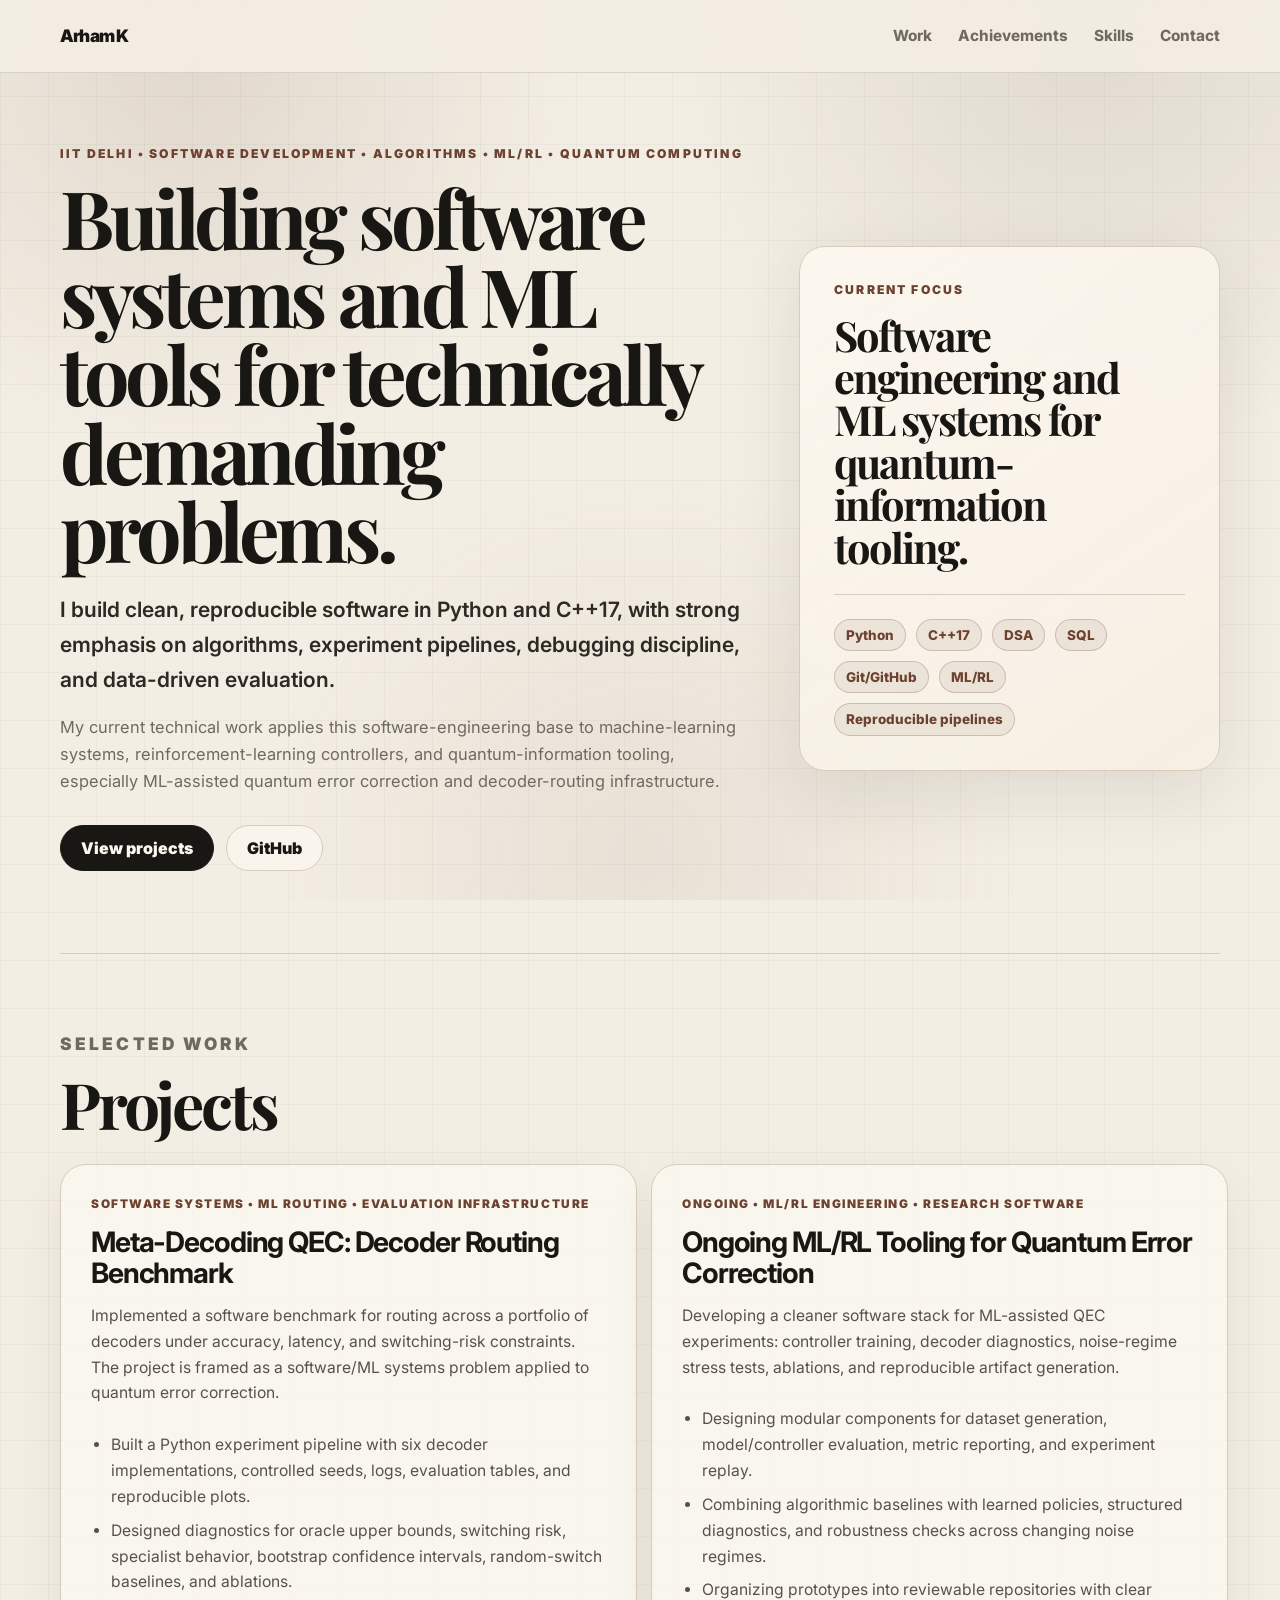
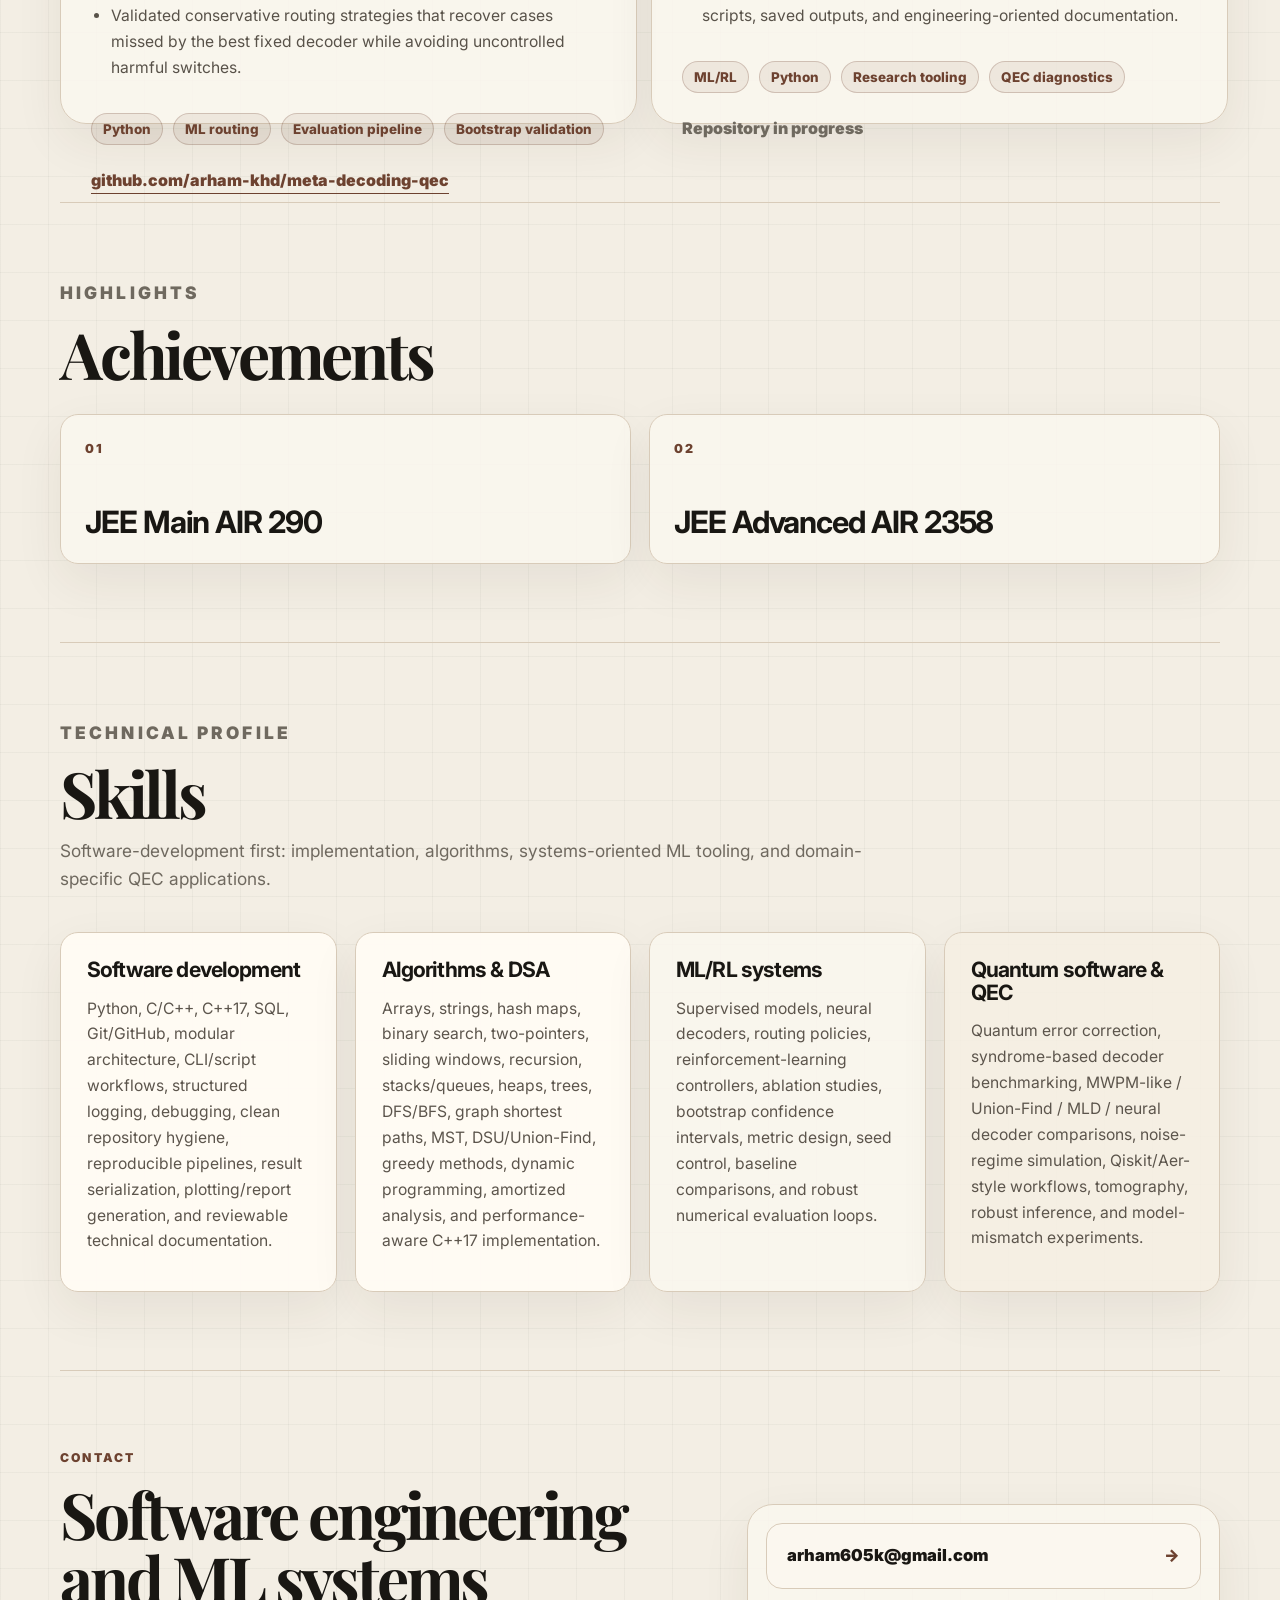
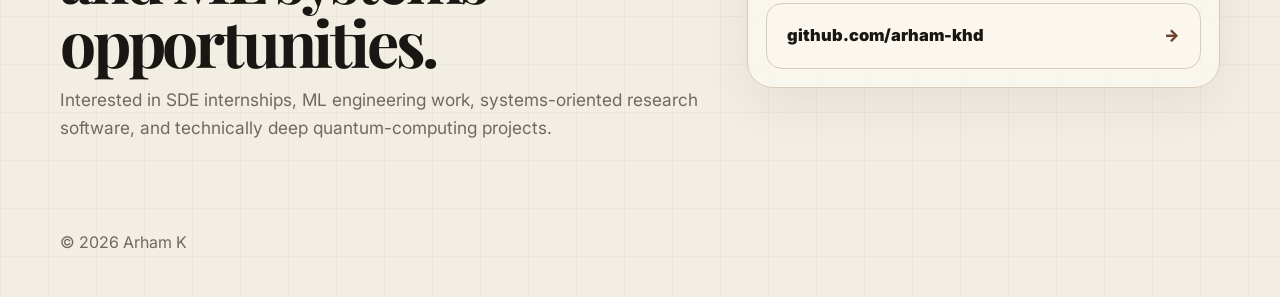
==== commit f58f7e7b: "Fix SDE-first portfolio positioning" ====
--- a/index.html
+++ b/index.html
@@ -1,17 +1,19 @@
-<!DOCTYPE html>
+<!doctype html>
 <html lang="en">
 <head>
-  <meta charset="UTF-8" />
-  <meta name="viewport" content="width=device-width, initial-scale=1.0" />
-  <meta name="description" content="Arham K — IIT Delhi student working across quantum information, quantum error correction, machine learning, robust inference, and software development." />
-  <title>Arham K | Quantum Information, QEC & Software Development</title>
+  <meta charset="utf-8" />
+  <meta name="viewport" content="width=device-width, initial-scale=1" />
+  <title>Arham K — Software Engineering Portfolio</title>
+  <meta name="description" content="SDE-focused portfolio: software development, algorithms, ML/RL systems, and quantum-information tooling." />
+  <link rel="preconnect" href="https://fonts.googleapis.com">
+  <link rel="preconnect" href="https://fonts.gstatic.com" crossorigin>
+  <link href="https://fonts.googleapis.com/css2?family=Inter:wght@400;500;600;700;800;900&family=Playfair+Display:wght@700;800&display=swap" rel="stylesheet">
   <link rel="stylesheet" href="styles.css" />
 </head>
 <body>
   <header class="site-header">
-    <nav class="nav container" aria-label="Primary navigation">
+    <nav class="nav shell" aria-label="Primary navigation">
       <a class="brand" href="#top">Arham K</a>
-      <button class="nav-toggle" aria-label="Toggle navigation" aria-expanded="false">Menu</button>
       <div class="nav-links">
         <a href="#work">Work</a>
         <a href="#achievements">Achievements</a>
@@ -22,213 +24,173 @@
   </header>
 
   <main id="top">
-    <section class="hero container">
+    <section class="hero shell">
       <div class="hero-copy">
-        <p class="eyebrow">IIT Delhi • Quantum Information • QEC • Software Development • ML/RL</p>
-        <h1>Building research-grade tools at the intersection of quantum error correction, machine learning, and robust inference.</h1>
+        <p class="eyebrow">IIT Delhi • Software Development • Algorithms • ML/RL • Quantum Computing</p>
+        <h1>Building software systems and ML tools for technically demanding problems.</h1>
         <p class="lead">
-          I work on technically rigorous quantum-information and applied-ML projects, with a focus on ML-assisted quantum error correction, decoder routing, robust state estimation under noise mismatch, and software systems for reproducible computational research.
+          I build clean, reproducible software in Python and C++17, with strong emphasis on algorithms,
+          experiment pipelines, debugging discipline, and data-driven evaluation.
         </p>
-        <p class="sublead">
-          My work combines quantum simulation, statistical evaluation, machine-learning pipelines, and engineering discipline: modular code, controlled experiments, validation across seeds, and clean artifacts for research and internship review.
+        <p class="body-copy">
+          My current technical work applies this software-engineering base to machine-learning systems,
+          reinforcement-learning controllers, and quantum-information tooling, especially ML-assisted
+          quantum error correction and decoder-routing infrastructure.
         </p>
         <div class="hero-actions">
-          <a class="button primary" href="#work">View selected work</a>
-          <a class="button secondary" href="#contact">Contact</a>
+          <a class="button primary" href="#work">View projects</a>
+          <a class="button secondary" href="https://github.com/arham-khd" target="_blank" rel="noreferrer">GitHub</a>
         </div>
       </div>
 
-      <aside class="profile-panel" aria-label="Profile summary">
-        <p class="panel-label">Current focus</p>
-        <h2>Quantum software, QEC diagnostics, and ML-driven inference.</h2>
-        <div class="panel-line"></div>
-        <dl class="profile-facts">
-          <div>
-            <dt>Institution</dt>
-            <dd>IIT Delhi</dd>
-          </div>
-          <div>
-            <dt>Academic direction</dt>
-            <dd>Quantum information, QEC, ML/RL</dd>
-          </div>
-          <div>
-            <dt>Engineering direction</dt>
-            <dd>Python, C++17, reproducible research tooling</dd>
-          </div>
-        </dl>
+      <aside class="hero-card" aria-label="Current focus">
+        <p class="small-label">Current focus</p>
+        <h2>Software engineering and ML systems for quantum-information tooling.</h2>
+        <div class="focus-tags" aria-label="Focus tags">
+          <span>Python</span>
+          <span>C++17</span>
+          <span>DSA</span>
+          <span>SQL</span>
+          <span>Git/GitHub</span>
+          <span>ML/RL</span>
+          <span>Reproducible pipelines</span>
+        </div>
       </aside>
     </section>
 
-    <section class="section container" id="work">
-      <div class="section-heading">
-        <p class="eyebrow">Selected technical work</p>
+    <section id="work" class="shell section section-divider">
+      <div class="section-heading compact">
+        <p class="eyebrow">Selected work</p>
         <h2>Projects</h2>
-        <p>
-          A focused selection of research-code and engineering projects across quantum error correction, decoder routing, quantum-state inference, and applied machine learning.
-        </p>
       </div>
 
-      <div class="project-list">
-        <article class="project-card featured">
-          <div class="project-kicker">Quantum Error Correction • Meta-Decoding • ML Routing</div>
-          <div class="project-body">
-            <h3>Latency-Constrained Meta-Decoding for Quantum Error Correction</h3>
-            <p>
-              Built a portfolio-based decoder-routing benchmark to study when different decoders succeed on different syndrome regimes, and whether a learned/conservative router can exploit decoder complementarity without introducing harmful switches.
-            </p>
-            <ul>
-              <li>Implemented a six-decoder portfolio: heuristic, MWPM-like, Union-Find proxy, empirical MLD, MLP, and CNN decoders.</li>
-              <li>Designed router diagnostics around oracle accuracy, specialist behavior, switching risk, bootstrap confidence intervals, and random-switch controls.</li>
-              <li>Observed positive net rescue gains over the best fixed decoder on a harder structured benchmark, with conservative switching and statistical validation.</li>
-            </ul>
+      <div class="project-grid two-col">
+        <article class="project-card">
+          <div class="project-meta">Software systems • ML routing • Evaluation infrastructure</div>
+          <h3>Meta-Decoding QEC: Decoder Routing Benchmark</h3>
+          <p>
+            Implemented a software benchmark for routing across a portfolio of decoders under accuracy,
+            latency, and switching-risk constraints. The project is framed as a software/ML systems problem
+            applied to quantum error correction.
+          </p>
+          <ul>
+            <li>Built a Python experiment pipeline with six decoder implementations, controlled seeds, logs, evaluation tables, and reproducible plots.</li>
+            <li>Designed diagnostics for oracle upper bounds, switching risk, specialist behavior, bootstrap confidence intervals, random-switch baselines, and ablations.</li>
+            <li>Validated conservative routing strategies that recover cases missed by the best fixed decoder while avoiding uncontrolled harmful switches.</li>
+          </ul>
+          <div class="tag-row" aria-label="Project tags">
+            <span>Python</span>
+            <span>ML routing</span>
+            <span>Evaluation pipeline</span>
+            <span>Bootstrap validation</span>
           </div>
-          <div class="project-tags"><span>QEC</span><span>Decoder routing</span><span>Python</span><span>Bootstrap validation</span></div>
+          <div class="project-links">
+            <a href="https://github.com/arham-khd/meta-decoding-qec" target="_blank" rel="noreferrer">github.com/arham-khd/meta-decoding-qec</a>
+          </div>
         </article>
 
         <article class="project-card">
-          <div class="project-kicker">Quantum Tomography • Robust Inference • Noise Mismatch</div>
-          <div class="project-body">
-            <h3>Quantum State Estimation under Model Mismatch</h3>
-            <p>
-              Developed simulation and reconstruction tools for studying quantum-state estimation when the assumed noise model is wrong, drifting, or structurally mismatched with the true channel.
-            </p>
-            <ul>
-              <li>Compared MLE-style reconstruction and learned estimators under amplitude/phase damping versus assumed depolarizing noise.</li>
-              <li>Tracked fidelity, negativity, entanglement failure, and reconstruction gaps across controlled noise grids.</li>
-              <li>Framed the problem as robust inference under unreliable likelihood assumptions, rather than only standard tomography.</li>
-            </ul>
+          <div class="project-meta">Ongoing • ML/RL engineering • Research software</div>
+          <h3>Ongoing ML/RL Tooling for Quantum Error Correction</h3>
+          <p>
+            Developing a cleaner software stack for ML-assisted QEC experiments: controller training,
+            decoder diagnostics, noise-regime stress tests, ablations, and reproducible artifact generation.
+          </p>
+          <ul>
+            <li>Designing modular components for dataset generation, model/controller evaluation, metric reporting, and experiment replay.</li>
+            <li>Combining algorithmic baselines with learned policies, structured diagnostics, and robustness checks across changing noise regimes.</li>
+            <li>Organizing prototypes into reviewable repositories with clear scripts, saved outputs, and engineering-oriented documentation.</li>
+          </ul>
+          <div class="tag-row" aria-label="Project tags">
+            <span>ML/RL</span>
+            <span>Python</span>
+            <span>Research tooling</span>
+            <span>QEC diagnostics</span>
           </div>
-          <div class="project-tags"><span>Qiskit/Aer</span><span>MLE</span><span>Robust inference</span><span>Numerical experiments</span></div>
-        </article>
-
-        <article class="project-card">
-          <div class="project-kicker">Reinforcement Learning • Adaptive Control • Decoder Selection</div>
-          <div class="project-body">
-            <h3>Adaptive RL Controllers for Noisy Decoder Selection</h3>
-            <p>
-              Explored ML/RL controllers for compute-aware decoder selection under non-stationary noise, with emphasis on the accuracy-compute frontier rather than unconditional use of the strongest decoder.
-            </p>
-            <ul>
-              <li>Implemented MLP selectors, budget-aware controllers, actor-critic variants, and history-aware routing strategies.</li>
-              <li>Evaluated controller behavior under drifting, bursty, and structured noise regimes.</li>
-              <li>Used repeated seeds and streaming-style experiments to inspect stability, collapse modes, and compute allocation.</li>
-            </ul>
-          </div>
-          <div class="project-tags"><span>RL</span><span>Non-stationary noise</span><span>Controller design</span><span>Experiment logging</span></div>
-        </article>
-
-        <article class="project-card">
-          <div class="project-kicker">Software Development • Research Infrastructure</div>
-          <div class="project-body">
-            <h3>Research-Grade Experiment Pipelines</h3>
-            <p>
-              Built computational workflows for reproducible simulations, model evaluation, seed sweeps, result logging, plots, and ablation studies across quantum-information and ML experiments.
-            </p>
-            <ul>
-              <li>Structured Python/Colab pipelines with reusable sections for data generation, model evaluation, diagnostics, and artifact saving.</li>
-              <li>Integrated statistical checks such as bootstrap intervals, ablation tables, and controlled baselines.</li>
-              <li>Maintained an engineering style aimed at readable, reviewable, and extensible research code.</li>
-            </ul>
-          </div>
-          <div class="project-tags"><span>Python</span><span>C++17</span><span>Git/GitHub</span><span>Reproducibility</span></div>
+          <div class="project-links muted-link">Repository in progress</div>
         </article>
       </div>
     </section>
 
-    <section class="section muted-section" id="achievements">
-      <div class="container split">
-        <div class="section-heading compact">
-          <p class="eyebrow">Selected achievements</p>
-          <h2>Academic and competitive profile</h2>
-        </div>
-        <div class="achievement-grid">
-          <article class="achievement-card">
-            <span class="number">01</span>
-            <h3>JEE Main AIR 290</h3>
-            <p>National-level competitive examination performance.</p>
-          </article>
-          <article class="achievement-card">
-            <span class="number">02</span>
-            <h3>JEE Advanced AIR 2358</h3>
-            <p>Qualified into IIT Delhi through one of India’s most selective engineering examinations.</p>
-          </article>
-          <article class="achievement-card">
-            <span class="number">03</span>
-            <h3>Class XII — 97.4%</h3>
-            <p>Strong academic performance in senior secondary school.</p>
-          </article>
-          <article class="achievement-card">
-            <span class="number">04</span>
-            <h3>Class X — 98.2%</h3>
-            <p>Consistent academic performance across school-level board examinations.</p>
-          </article>
-          <article class="achievement-card">
-            <span class="number">05</span>
-            <h3>Qubit by Qubit / IBM — 100%</h3>
-            <p>Aced the Qubit by Qubit quantum-computing program with a full-grade outcome.</p>
-          </article>
-          <article class="achievement-card">
-            <span class="number">06</span>
-            <h3>Incoming QEC Intern — Oxford, Dec 2026</h3>
-            <p>Upcoming quantum error correction internship focused on advanced work in the field.</p>
-          </article>
-        </div>
+    <section id="achievements" class="shell section section-divider">
+      <div class="section-heading compact">
+        <p class="eyebrow">Highlights</p>
+        <h2>Achievements</h2>
+      </div>
+      <div class="achievement-grid two-achievements">
+        <article>
+          <span>01</span>
+          <h3>JEE Main AIR 290</h3>
+        </article>
+        <article>
+          <span>02</span>
+          <h3>JEE Advanced AIR 2358</h3>
+        </article>
       </div>
     </section>
 
-    <section class="section container" id="skills">
+    <section id="skills" class="shell section section-divider">
       <div class="section-heading">
         <p class="eyebrow">Technical profile</p>
         <h2>Skills</h2>
         <p>
-          A software-and-research toolkit built around quantum information, machine learning, numerical experiments, and reliable implementation.
+          Software-development first: implementation, algorithms, systems-oriented ML tooling, and domain-specific QEC applications.
         </p>
       </div>
 
       <div class="skills-grid">
-        <article class="skill-card">
-          <h3>Quantum information & QEC</h3>
-          <p>Quantum error correction, decoder benchmarking, syndrome-based diagnostics, quantum tomography, noise modeling, and Qiskit/Aer simulation.</p>
+        <article class="skill-card primary-skill">
+          <h3>Software development</h3>
+          <p>
+            Python, C/C++, C++17, SQL, Git/GitHub, modular architecture, CLI/script workflows,
+            structured logging, debugging, clean repository hygiene, reproducible pipelines,
+            result serialization, plotting/report generation, and reviewable technical documentation.
+          </p>
+        </article>
+        <article class="skill-card primary-skill">
+          <h3>Algorithms & DSA</h3>
+          <p>
+            Arrays, strings, hash maps, binary search, two-pointers, sliding windows, recursion,
+            stacks/queues, heaps, trees, DFS/BFS, graph shortest paths, MST, DSU/Union-Find,
+            greedy methods, dynamic programming, amortized analysis, and performance-aware C++17 implementation.
+          </p>
         </article>
         <article class="skill-card">
-          <h3>Machine learning & inference</h3>
-          <p>ML-assisted decoding, reinforcement-learning controllers, learned estimators, model comparison, bootstrap validation, ablations, and robustness analysis.</p>
+          <h3>ML/RL systems</h3>
+          <p>
+            Supervised models, neural decoders, routing policies, reinforcement-learning controllers,
+            ablation studies, bootstrap confidence intervals, metric design, seed control, baseline comparisons,
+            and robust numerical evaluation loops.
+          </p>
         </article>
-        <article class="skill-card">
-          <h3>Software development</h3>
-          <p>Python, C/C++, C++17, Git/GitHub, modular experiment design, reproducible pipelines, logging, plotting, debugging, and clean repository structure.</p>
-        </article>
-        <article class="skill-card">
-          <h3>Algorithms & systems thinking</h3>
-          <p>Graphs, shortest paths, dynamic programming, heaps, stacks, binary search, Union-Find, MST algorithms, and performance-aware implementation.</p>
+        <article class="skill-card domain-skill">
+          <h3>Quantum software & QEC</h3>
+          <p>
+            Quantum error correction, syndrome-based decoder benchmarking, MWPM-like / Union-Find / MLD / neural decoder comparisons,
+            noise-regime simulation, Qiskit/Aer-style workflows, tomography, robust inference, and model-mismatch experiments.
+          </p>
         </article>
       </div>
     </section>
 
-    <section class="section contact-section" id="contact">
-      <div class="container contact-grid">
-        <div>
-          <p class="eyebrow">Contact</p>
-          <h2>Research, quantum, and software opportunities.</h2>
-          <p>
-            I am interested in research internships, quantum information and QEC projects, ML-assisted decoder diagnostics, robust inference, and software-development roles with strong technical depth.
-          </p>
-        </div>
-        <div class="contact-card">
-          <a href="mailto:your.email@example.com">your.email@example.com</a>
-          <a href="https://github.com/arham-khd">GitHub</a>
-          <a href="https://www.linkedin.com/in/YOUR-LINKEDIN/">LinkedIn</a>
-          <a href="assets/Arham_K_CV.pdf">CV / Resume</a>
-        </div>
+    <section id="contact" class="shell section contact-section">
+      <div class="contact-copy-wrap">
+        <p class="eyebrow">Contact</p>
+        <h2>Software engineering and ML systems opportunities.</h2>
+        <p class="contact-copy">
+          Interested in SDE internships, ML engineering work, systems-oriented research software,
+          and technically deep quantum-computing projects.
+        </p>
+      </div>
+      <div class="contact-card" aria-label="Contact links">
+        <a href="mailto:arham605k@gmail.com">arham605k@gmail.com</a>
+        <a href="https://github.com/arham-khd" target="_blank" rel="noreferrer">github.com/arham-khd</a>
       </div>
     </section>
   </main>
 
-  <footer class="footer">
-    <div class="container footer-inner">
-      <span>© <span id="year"></span> Arham K</span>
-      <a href="#top">Back to top ↑</a>
-    </div>
+  <footer class="footer shell">
+    <p>© <span id="year"></span> Arham K</p>
   </footer>
 
   <script src="script.js"></script>
--- a/styles.css
+++ b/styles.css
@@ -1,77 +1,73 @@
 :root {
-  --bg: #f7f2e9;
-  --paper: #fffaf1;
-  --ink: #1d1a15;
-  --muted: #665f54;
-  --soft: #ece1d2;
-  --line: rgba(29, 26, 21, 0.16);
-  --accent: #7a3e2c;
-  --accent-dark: #4f281f;
-  --shadow: 0 22px 70px rgba(57, 43, 28, 0.10);
-  --radius: 18px;
-}
-
-* {
-  box-sizing: border-box;
-}
-
-html {
-  scroll-behavior: smooth;
-}
+  --bg: #f3eee4;
+  --paper: #fbf7ef;
+  --paper-2: #f6efe3;
+  --ink: #191713;
+  --muted: #6f695f;
+  --line: #d8cbb9;
+  --accent: #6d4230;
+  --accent-soft: #eadccb;
+  --shadow: 0 24px 70px rgba(50, 39, 26, 0.10);
+  --radius-lg: 26px;
+  --radius-md: 18px;
+}
+
+* { box-sizing: border-box; }
+
+html { scroll-behavior: smooth; }
 
 body {
   margin: 0;
+  background:
+    linear-gradient(rgba(25, 23, 19, 0.035) 1px, transparent 1px),
+    linear-gradient(90deg, rgba(25, 23, 19, 0.035) 1px, transparent 1px),
+    var(--bg);
+  background-size: 48px 48px;
   color: var(--ink);
-  background:
-    linear-gradient(90deg, rgba(29, 26, 21, 0.035) 1px, transparent 1px),
-    linear-gradient(rgba(29, 26, 21, 0.030) 1px, transparent 1px),
-    var(--bg);
-  background-size: 44px 44px;
-  font-family: ui-sans-serif, -apple-system, BlinkMacSystemFont, "Segoe UI", Roboto, Helvetica, Arial, sans-serif;
-  line-height: 1.62;
+  font-family: Inter, system-ui, -apple-system, BlinkMacSystemFont, "Segoe UI", sans-serif;
+  font-size: 16px;
+  line-height: 1.65;
 }
 
 body::before {
   content: "";
   position: fixed;
   inset: 0;
+  z-index: -1;
   pointer-events: none;
-  background: radial-gradient(circle at 78% 8%, rgba(122, 62, 44, 0.10), transparent 34rem);
-  z-index: -1;
-}
-
-.container {
-  width: min(1120px, calc(100% - 42px));
+  background:
+    radial-gradient(circle at 15% 8%, rgba(109, 66, 48, 0.12), transparent 28%),
+    radial-gradient(circle at 85% 5%, rgba(63, 51, 37, 0.10), transparent 30%),
+    radial-gradient(circle at 50% 95%, rgba(109, 66, 48, 0.08), transparent 36%);
+}
+
+a { color: inherit; text-decoration: none; }
+
+.shell {
+  width: min(1160px, calc(100% - 48px));
   margin: 0 auto;
-}
-
-a {
-  color: inherit;
-  text-decoration: none;
 }
 
 .site-header {
   position: sticky;
   top: 0;
   z-index: 20;
-  border-bottom: 1px solid var(--line);
-  background: rgba(247, 242, 233, 0.88);
-  backdrop-filter: blur(14px);
+  border-bottom: 1px solid rgba(25, 23, 19, 0.12);
+  backdrop-filter: blur(18px);
+  background: rgba(243, 238, 228, 0.90);
 }
 
 .nav {
-  min-height: 70px;
+  height: 72px;
   display: flex;
   align-items: center;
   justify-content: space-between;
-  gap: 20px;
 }
 
 .brand {
-  font-family: Georgia, "Times New Roman", serif;
-  font-size: 1.3rem;
-  font-weight: 700;
-  letter-spacing: -0.03em;
+  font-size: 1.08rem;
+  font-weight: 900;
+  letter-spacing: -0.045em;
 }
 
 .nav-links {
@@ -79,323 +75,330 @@
   align-items: center;
   gap: 26px;
   color: var(--muted);
-  font-size: 0.94rem;
-}
-
-.nav-links a:hover,
-.contact-card a:hover,
-.footer a:hover {
-  color: var(--accent);
-}
-
-.nav-toggle {
-  display: none;
+  font-size: 0.96rem;
+  font-weight: 750;
+}
+
+.nav-links a:hover { color: var(--ink); }
+
+.hero {
+  min-height: calc(100vh - 72px);
+  display: grid;
+  grid-template-columns: minmax(0, 1.24fr) minmax(330px, 0.76fr);
+  gap: 52px;
+  align-items: center;
+  padding: 72px 0 82px;
+  border-bottom: 1px solid var(--line);
+}
+
+.eyebrow,
+.small-label {
+  margin: 0 0 16px;
+  color: var(--accent);
+  font-size: 0.76rem;
+  line-height: 1.4;
+  text-transform: uppercase;
+  letter-spacing: 0.18em;
+  font-weight: 900;
+}
+
+h1, h2, h3, p { margin-top: 0; }
+
+h1 {
+  max-width: 930px;
+  margin-bottom: 24px;
+  font-family: "Playfair Display", Georgia, serif;
+  font-size: clamp(3rem, 6.3vw, 6rem);
+  line-height: 0.97;
+  letter-spacing: -0.055em;
+}
+
+.lead {
+  max-width: 820px;
+  margin-bottom: 16px;
+  color: #2d2a25;
+  font-size: clamp(1.08rem, 1.65vw, 1.32rem);
+  font-weight: 600;
+}
+
+.body-copy {
+  max-width: 820px;
+  color: var(--muted);
+  font-size: 1.03rem;
+}
+
+.hero-actions {
+  display: flex;
+  flex-wrap: wrap;
+  gap: 12px;
+  margin-top: 30px;
+}
+
+.button {
+  display: inline-flex;
+  min-height: 46px;
+  align-items: center;
+  justify-content: center;
+  border-radius: 999px;
+  padding: 0 20px;
+  border: 1px solid var(--ink);
+  font-weight: 900;
+}
+
+.button.primary {
+  background: var(--ink);
+  color: var(--paper);
+}
+
+.button.secondary {
+  border-color: var(--line);
+  background: rgba(251, 247, 239, 0.76);
+}
+
+.hero-card {
+  padding: 34px;
   border: 1px solid var(--line);
+  border-radius: var(--radius-lg);
+  background: linear-gradient(145deg, rgba(251,247,239,0.96), rgba(246,239,227,0.92));
+  box-shadow: var(--shadow);
+}
+
+.hero-card h2 {
+  margin-bottom: 26px;
+  font-family: "Playfair Display", Georgia, serif;
+  font-size: clamp(2rem, 3.25vw, 3.55rem);
+  line-height: 1.02;
+  letter-spacing: -0.048em;
+}
+
+.focus-tags {
+  display: flex;
+  flex-wrap: wrap;
+  gap: 10px;
+  padding-top: 24px;
+  border-top: 1px solid var(--line);
+}
+
+.focus-tags span,
+.tag-row span {
+  display: inline-flex;
+  align-items: center;
+  min-height: 32px;
+  border: 1px solid rgba(109, 66, 48, 0.24);
   border-radius: 999px;
-  background: transparent;
-  color: var(--ink);
-  padding: 8px 14px;
-  font: inherit;
-}
-
-.hero {
-  display: grid;
-  grid-template-columns: 1.35fr 0.65fr;
-  gap: 56px;
-  align-items: center;
-  min-height: calc(100vh - 70px);
-  padding: 76px 0 86px;
-}
-
-.eyebrow {
-  margin: 0 0 15px;
-  color: var(--accent);
+  padding: 4px 11px;
+  background: rgba(109, 66, 48, 0.08);
+  color: var(--accent);
+  font-size: 0.84rem;
   font-weight: 800;
+}
+
+.section {
+  padding: 78px 0;
+}
+
+.section-divider {
+  border-bottom: 1px solid var(--line);
+}
+
+.section-heading {
+  max-width: 820px;
+  margin-bottom: 38px;
+}
+
+.section-heading.compact { margin-bottom: 28px; }
+
+.section-heading h2,
+.contact-section h2 {
+  margin-bottom: 12px;
+  font-family: "Playfair Display", Georgia, serif;
+  font-size: clamp(2.5rem, 5vw, 5rem);
+  line-height: 1;
+  letter-spacing: -0.05em;
+}
+
+.section-heading p,
+.contact-copy {
+  color: var(--muted);
+  font-size: 1.08rem;
+}
+
+.project-grid {
+  display: grid;
+  gap: 22px;
+}
+
+.two-col {
+  grid-template-columns: repeat(2, minmax(0, 1fr));
+}
+
+.project-card,
+.skill-card,
+.achievement-grid article,
+.contact-card {
+  border: 1px solid var(--line);
+  background: rgba(251, 247, 239, 0.84);
+  box-shadow: 0 18px 50px rgba(50, 39, 26, 0.07);
+}
+
+.project-card {
+  display: flex;
+  flex-direction: column;
+  aspect-ratio: 1.03 / 1;
+  min-height: 560px;
+  padding: 30px;
+  border-radius: var(--radius-lg);
+}
+
+.project-meta {
+  margin-bottom: 12px;
+  color: var(--accent);
+  font-size: 0.74rem;
   text-transform: uppercase;
   letter-spacing: 0.13em;
-  font-size: 0.72rem;
-}
-
-h1,
-h2,
-h3,
-p {
-  margin-top: 0;
-}
-
-h1,
-h2,
-h3 {
-  font-family: Georgia, "Times New Roman", serif;
-  color: var(--ink);
-}
-
-h1 {
-  max-width: 920px;
-  margin-bottom: 26px;
-  font-size: clamp(2.75rem, 6vw, 5.35rem);
-  line-height: 0.98;
-  letter-spacing: -0.065em;
-}
-
-h2 {
+  font-weight: 900;
+}
+
+.project-card h3 {
   margin-bottom: 14px;
-  font-size: clamp(2rem, 4vw, 3.4rem);
-  line-height: 1.04;
-  letter-spacing: -0.052em;
-}
-
-h3 {
-  margin-bottom: 10px;
-  font-size: 1.35rem;
-  line-height: 1.18;
-  letter-spacing: -0.025em;
-}
-
-.lead {
-  max-width: 780px;
-  margin-bottom: 16px;
-  color: #3c352d;
-  font-size: 1.14rem;
-}
-
-.sublead,
-.section-heading p,
+  font-size: clamp(1.42rem, 2.2vw, 1.95rem);
+  line-height: 1.10;
+  letter-spacing: -0.04em;
+}
+
 .project-card p,
-.project-card li,
-.achievement-card p,
-.skill-card p,
-.contact-section p,
-.profile-facts dd,
-.footer {
+.project-card li {
+  color: #585249;
+  font-size: 0.98rem;
+}
+
+.project-card ul {
+  margin: 10px 0 22px;
+  padding-left: 20px;
+}
+
+.project-card li + li { margin-top: 8px; }
+
+.tag-row {
+  display: flex;
+  flex-wrap: wrap;
+  gap: 10px;
+  margin-top: auto;
+  padding-top: 10px;
+}
+
+.project-links {
+  margin-top: 22px;
+  font-weight: 900;
+}
+
+.project-links a {
+  display: inline-flex;
+  border-bottom: 1px solid currentColor;
+  color: var(--accent);
+}
+
+.muted-link {
   color: var(--muted);
 }
 
-.sublead {
-  max-width: 760px;
-  font-size: 1.02rem;
-}
-
-.hero-actions {
-  display: flex;
-  flex-wrap: wrap;
-  gap: 14px;
-  margin-top: 34px;
-}
-
-.button {
-  display: inline-flex;
-  align-items: center;
-  justify-content: center;
-  min-height: 44px;
-  border-radius: 999px;
-  padding: 11px 18px;
-  border: 1px solid var(--line);
-  font-weight: 750;
-  transition: transform 160ms ease, border-color 160ms ease, background 160ms ease;
-}
-
-.button:hover {
-  transform: translateY(-2px);
-}
-
-.button.primary {
-  color: #fffaf1;
-  background: var(--accent-dark);
-  border-color: var(--accent-dark);
-}
-
-.button.secondary {
-  background: rgba(255, 250, 241, 0.55);
-}
-
-.profile-panel,
-.project-card,
-.achievement-card,
-.skill-card,
-.contact-card {
-  border: 1px solid var(--line);
-  background: rgba(255, 250, 241, 0.78);
-  box-shadow: var(--shadow);
-}
-
-.profile-panel {
-  padding: 30px;
-  border-radius: 26px;
-}
-
-.panel-label {
-  margin-bottom: 14px;
-  color: var(--accent);
-  font-size: 0.78rem;
-  font-weight: 800;
-  text-transform: uppercase;
-  letter-spacing: 0.12em;
-}
-
-.profile-panel h2 {
-  font-size: 2rem;
-  line-height: 1.08;
-  letter-spacing: -0.045em;
-}
-
-.panel-line {
-  height: 1px;
-  margin: 26px 0;
-  background: var(--line);
-}
-
-.profile-facts {
-  display: grid;
-  gap: 18px;
-  margin: 0;
-}
-
-.profile-facts div {
-  display: grid;
-  gap: 4px;
-}
-
-.profile-facts dt {
-  color: var(--ink);
-  font-weight: 800;
-  font-size: 0.86rem;
-}
-
-.profile-facts dd {
-  margin: 0;
-}
-
-.section {
-  padding: 94px 0;
-}
-
-.muted-section,
-.contact-section {
-  border-top: 1px solid var(--line);
-  border-bottom: 1px solid var(--line);
-  background: rgba(236, 225, 210, 0.55);
-}
-
-.section-heading {
-  max-width: 780px;
-  margin-bottom: 34px;
-}
-
-.section-heading.compact {
-  margin-bottom: 0;
-}
-
-.project-list {
-  display: grid;
-  gap: 22px;
-}
-
-.project-card {
-  display: grid;
-  grid-template-columns: 0.36fr 1fr;
-  gap: 32px;
-  padding: 30px;
-  border-radius: var(--radius);
-}
-
-.project-card.featured {
-  border-color: rgba(122, 62, 44, 0.34);
-}
-
-.project-kicker {
-  color: var(--accent);
-  font-size: 0.83rem;
-  font-weight: 850;
-  letter-spacing: 0.03em;
-  text-transform: uppercase;
-}
-
-.project-body ul {
-  margin: 18px 0 0;
-  padding-left: 20px;
-}
-
-.project-tags {
-  grid-column: 2;
-  display: flex;
-  flex-wrap: wrap;
-  gap: 8px;
-  margin-top: -10px;
-}
-
-.project-tags span {
-  border: 1px solid var(--line);
-  border-radius: 999px;
-  background: rgba(236, 225, 210, 0.55);
-  color: var(--muted);
-  padding: 5px 10px;
-  font-size: 0.78rem;
-}
-
-.split {
-  display: grid;
-  grid-template-columns: 0.72fr 1.28fr;
-  gap: 52px;
-  align-items: start;
-}
-
 .achievement-grid {
-  display: grid;
-  grid-template-columns: repeat(2, minmax(0, 1fr));
-  gap: 16px;
-}
-
-.achievement-card {
-  min-height: 174px;
-  padding: 22px;
-  border-radius: var(--radius);
-}
-
-.number {
-  display: inline-block;
-  margin-bottom: 18px;
-  color: var(--accent);
-  font-weight: 900;
-  font-size: 0.82rem;
-}
-
-.skills-grid {
   display: grid;
   grid-template-columns: repeat(2, minmax(0, 1fr));
   gap: 18px;
 }
 
+.achievement-grid article {
+  min-height: 150px;
+  display: flex;
+  flex-direction: column;
+  justify-content: space-between;
+  padding: 24px;
+  border-radius: var(--radius-md);
+}
+
+.achievement-grid span {
+  color: var(--accent);
+  font-size: 0.78rem;
+  letter-spacing: 0.15em;
+  font-weight: 900;
+}
+
+.achievement-grid h3 {
+  margin-bottom: 0;
+  font-size: clamp(1.45rem, 2.4vw, 2.1rem);
+  line-height: 1.08;
+  letter-spacing: -0.035em;
+}
+
+.skills-grid {
+  display: grid;
+  grid-template-columns: repeat(4, minmax(0, 1fr));
+  gap: 18px;
+}
+
 .skill-card {
-  padding: 24px;
-  border-radius: var(--radius);
-}
-
-.contact-grid {
-  display: grid;
-  grid-template-columns: 1fr 0.62fr;
-  gap: 44px;
-  align-items: start;
+  min-height: 360px;
+  padding: 26px;
+  border-radius: var(--radius-md);
+}
+
+.primary-skill {
+  background: rgba(255, 251, 244, 0.96);
+}
+
+.domain-skill {
+  background: rgba(246, 239, 227, 0.82);
+}
+
+.skill-card h3 {
+  margin-bottom: 14px;
+  font-size: 1.32rem;
+  line-height: 1.08;
+  letter-spacing: -0.04em;
+}
+
+.skill-card p {
+  margin-bottom: 0;
+  color: #5c554c;
+  font-size: 0.98rem;
+}
+
+.contact-section {
+  display: grid;
+  grid-template-columns: minmax(0, 1.15fr) minmax(320px, 0.85fr);
+  gap: 46px;
+  align-items: center;
+  padding-bottom: 58px;
+}
+
+.contact-section h2 {
+  max-width: 860px;
+}
+
+.contact-copy {
+  max-width: 790px;
+  margin-bottom: 0;
 }
 
 .contact-card {
   display: grid;
-  border-radius: var(--radius);
-  overflow: hidden;
+  gap: 14px;
+  padding: 18px;
+  border-radius: var(--radius-lg);
 }
 
 .contact-card a {
   display: flex;
+  align-items: center;
   justify-content: space-between;
-  gap: 20px;
-  padding: 18px 20px;
-  border-bottom: 1px solid var(--line);
-  color: var(--ink);
-  font-weight: 700;
-}
-
-.contact-card a:last-child {
-  border-bottom: 0;
+  min-height: 66px;
+  border: 1px solid var(--line);
+  border-radius: 16px;
+  padding: 0 20px;
+  background: var(--paper);
+  font-size: 1.03rem;
+  font-weight: 900;
 }
 
 .contact-card a::after {
@@ -403,94 +406,61 @@
   color: var(--accent);
 }
 
+.contact-card a:hover { border-color: var(--accent); }
+
 .footer {
-  padding: 24px 0;
-  font-size: 0.92rem;
-}
-
-.footer-inner {
-  display: flex;
-  align-items: center;
-  justify-content: space-between;
-  gap: 18px;
-}
-
-@media (max-width: 880px) {
+  padding: 28px 0 42px;
+  color: var(--muted);
+}
+
+.footer p { margin: 0; }
+
+@media (max-width: 1040px) {
   .hero,
-  .split,
-  .contact-grid,
-  .project-card {
+  .two-col,
+  .contact-section {
     grid-template-columns: 1fr;
   }
 
-  .project-tags {
-    grid-column: 1;
-    margin-top: 0;
+  .hero { min-height: auto; }
+
+  .project-card {
+    aspect-ratio: auto;
+    min-height: auto;
   }
 
-  .section-heading.compact {
-    margin-bottom: 28px;
-  }
-}
-
-@media (max-width: 720px) {
-  .container {
-    width: min(100% - 28px, 1120px);
-  }
-
-  .nav-toggle {
-    display: inline-flex;
-  }
-
-  .nav-links {
-    position: absolute;
-    top: 70px;
-    left: 14px;
-    right: 14px;
-    display: none;
-    flex-direction: column;
-    align-items: stretch;
-    gap: 0;
-    border: 1px solid var(--line);
-    border-radius: 18px;
-    background: var(--paper);
-    box-shadow: var(--shadow);
-    overflow: hidden;
-  }
-
-  .nav-links.open {
-    display: flex;
-  }
-
-  .nav-links a {
-    padding: 14px 16px;
-    border-bottom: 1px solid var(--line);
-  }
-
-  .nav-links a:last-child {
-    border-bottom: 0;
-  }
-
-  .hero {
-    min-height: auto;
-    padding: 54px 0 68px;
-  }
-
-  h1 {
-    font-size: clamp(2.5rem, 14vw, 4.2rem);
-  }
-
-  .achievement-grid,
-  .skills-grid {
-    grid-template-columns: 1fr;
-  }
-
-  .section {
-    padding: 72px 0;
-  }
-
-  .footer-inner {
+  .skills-grid { grid-template-columns: repeat(2, minmax(0, 1fr)); }
+}
+
+@media (max-width: 680px) {
+  .shell { width: min(100% - 28px, 1160px); }
+
+  .nav {
+    height: auto;
+    min-height: 68px;
     align-items: flex-start;
     flex-direction: column;
+    gap: 10px;
+    padding: 17px 0;
   }
-}
+
+  .nav-links {
+    width: 100%;
+    justify-content: space-between;
+    gap: 12px;
+    font-size: 0.88rem;
+  }
+
+  .hero,
+  .section,
+  .contact-section { padding: 50px 0; }
+
+  h1 { font-size: clamp(3rem, 14vw, 4.6rem); }
+
+  .hero-card,
+  .project-card,
+  .skill-card { padding: 23px; }
+
+  .achievement-grid,
+  .skills-grid { grid-template-columns: 1fr; }
+}
